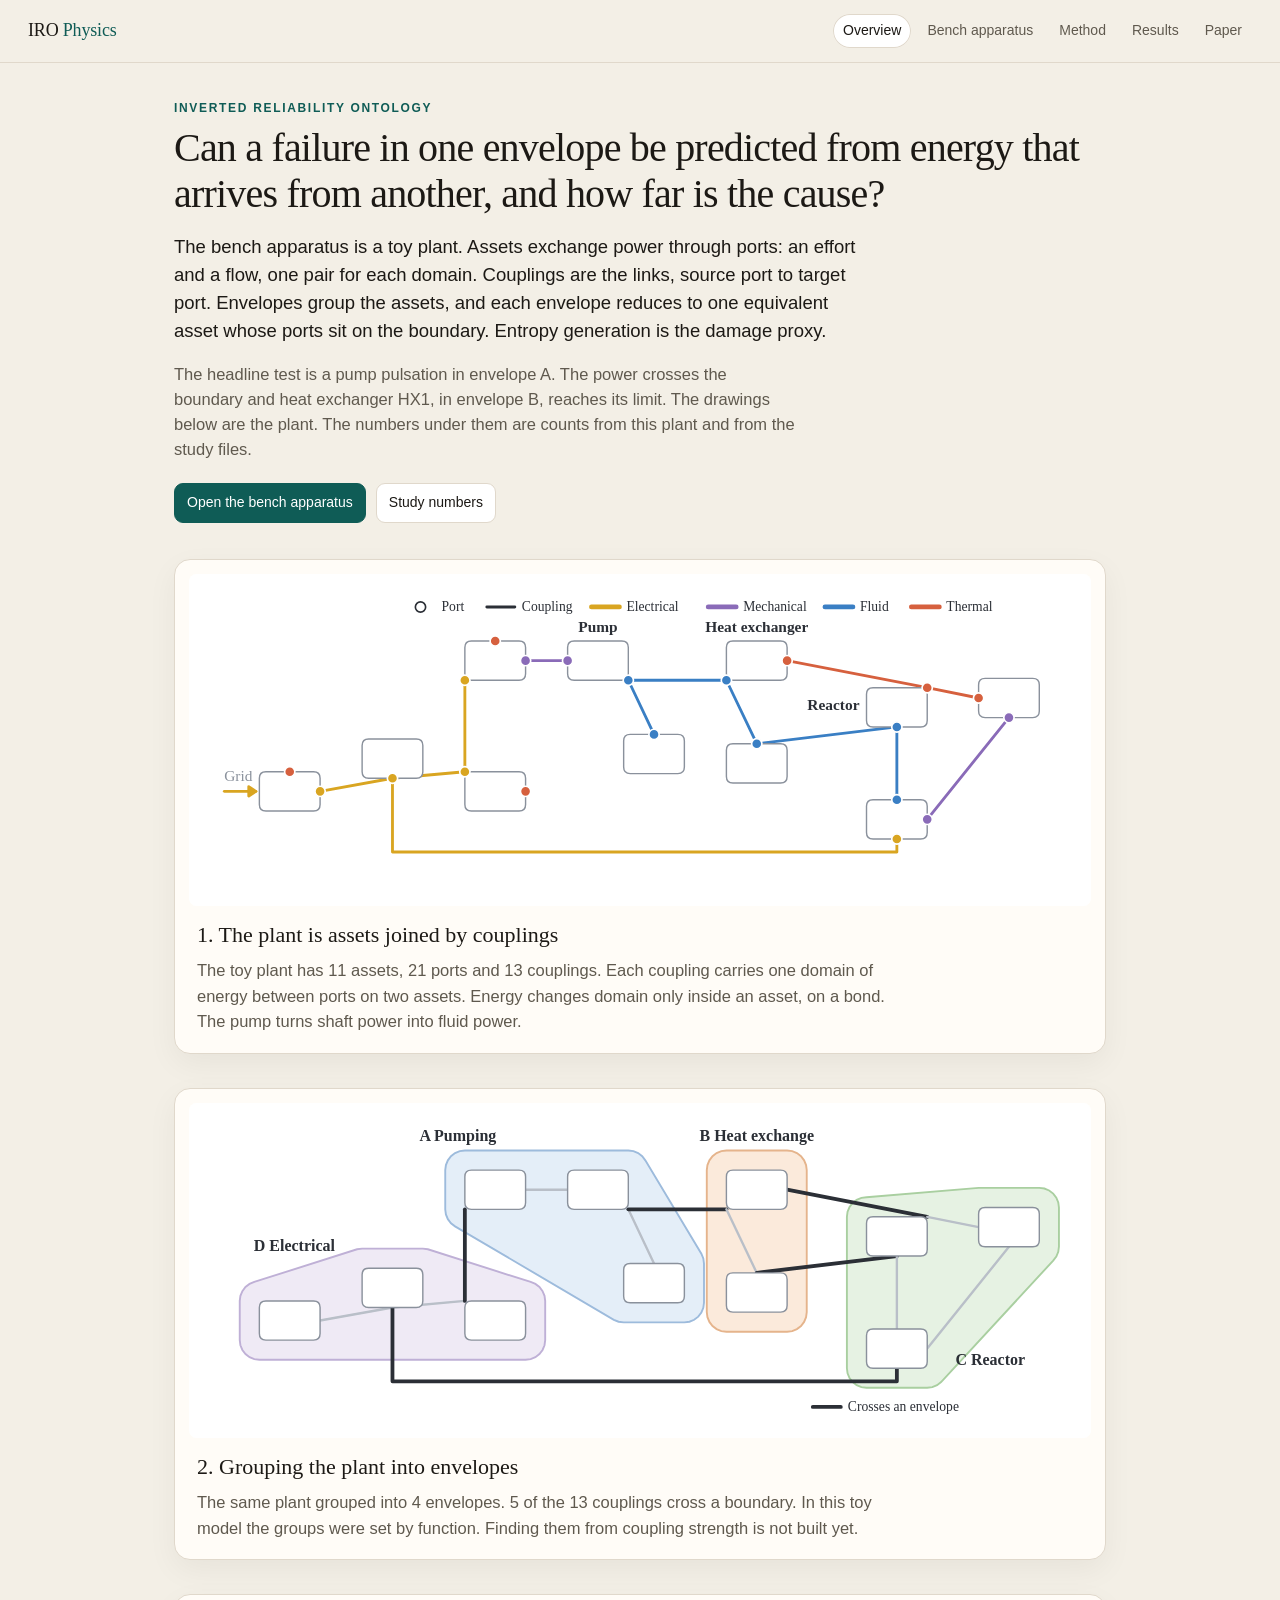
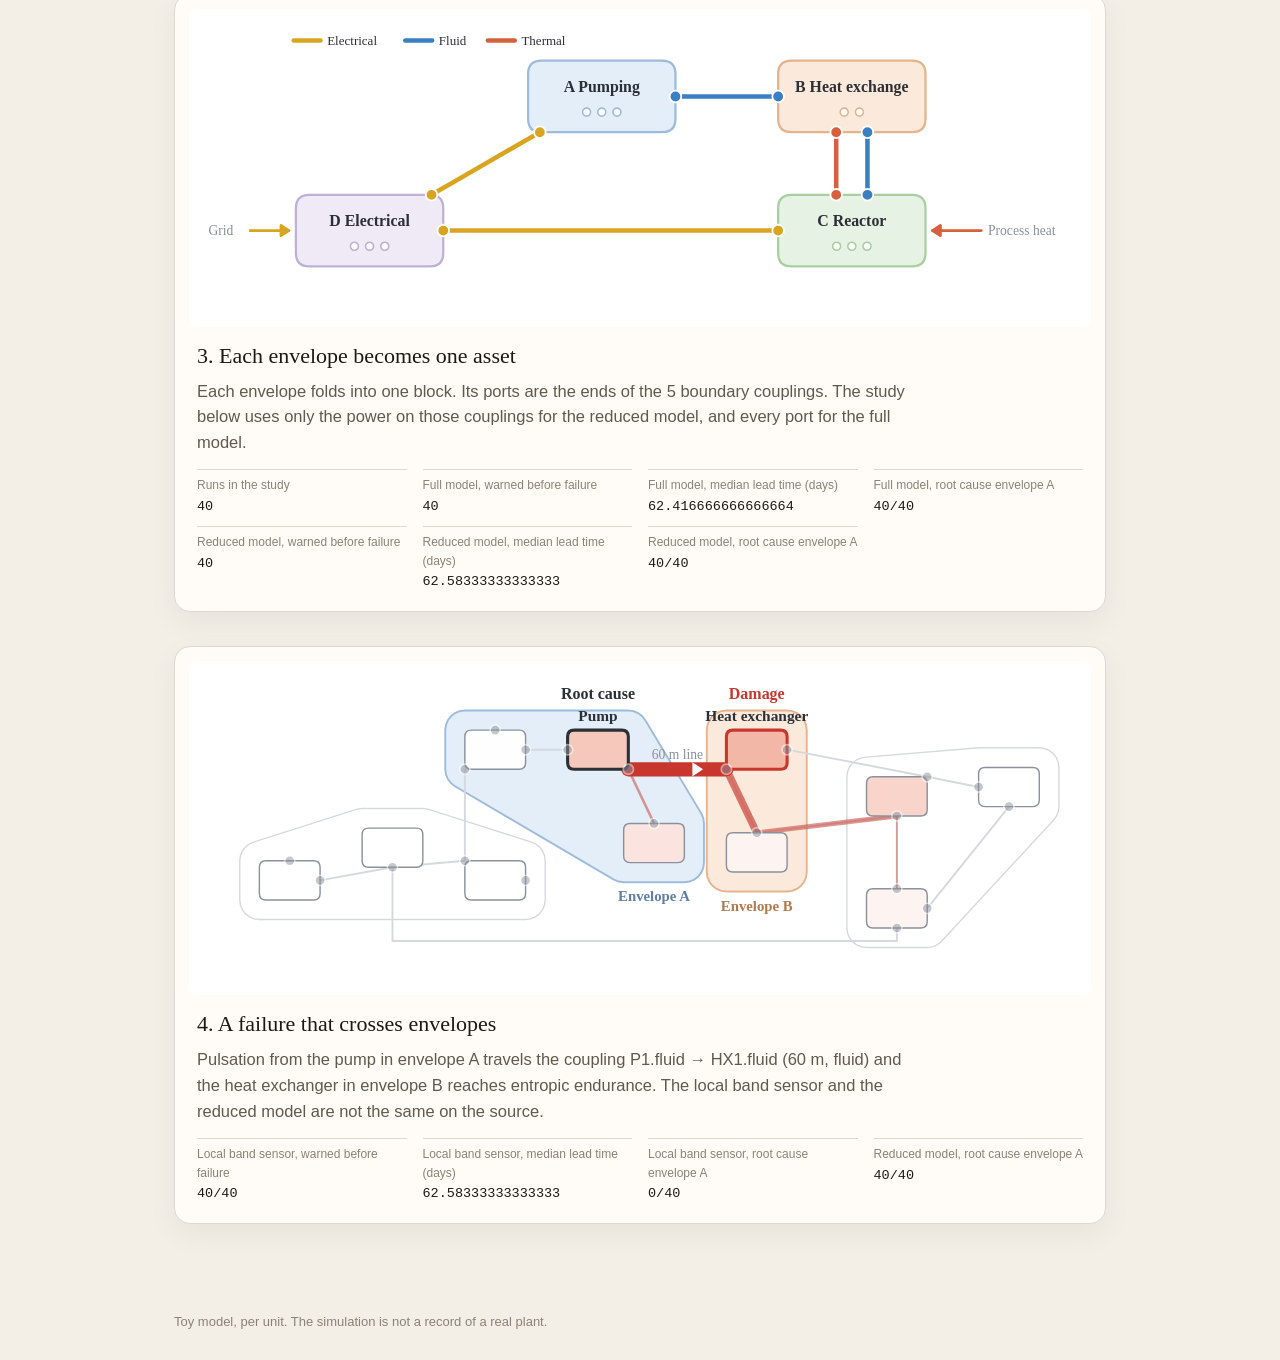
==== site/index.html @ 2b1d7eea "Add the IRO Physics site and Pages workflow Publish a static bench apparatus for the toy plant: a cl" ====
<!DOCTYPE html>
<html lang="en">
<head>
  <meta charset="utf-8">
  <meta name="viewport" content="width=device-width, initial-scale=1">
  <title>IRO Physics</title>
  <link rel="stylesheet" href="css/site.css">
</head>
<body>
  <header class="top">
    <a class="brand" href="index.html">IRO <span>Physics</span></a>
    <nav>
      <a href="index.html" aria-current="page">Overview</a>
      <a href="bench.html">Bench apparatus</a>
      <a href="method.html">Method</a>
      <a href="results.html">Results</a>
      <a href="paper.html">Paper</a>
    </nav>
  </header>
  <main class="wrap">
    <p class="kicker">Inverted Reliability Ontology</p>
    <h1>Can a failure in one envelope be predicted from energy that arrives from another, and how far is the cause?</h1>
    <p class="lede">The bench apparatus is a toy plant. Assets exchange power through ports: an effort and a flow, one pair for each domain. Couplings are the links, source port to target port. Envelopes group the assets, and each envelope reduces to one equivalent asset whose ports sit on the boundary. Entropy generation is the damage proxy.</p>
    <p class="lede">The headline test is a pump pulsation in envelope A. The power crosses the boundary and heat exchanger HX1, in envelope B, reaches its limit. The drawings below are the plant. The numbers under them are counts from this plant and from the study files.</p>
    <div class="actions">
      <a class="btn primary" href="bench.html">Open the bench apparatus</a>
      <a class="btn" href="results.html">Study numbers</a>
    </div>
    <div class="story" id="story"></div>
  </main>
  <p class="foot">Toy model, per unit. The simulation is not a record of a real plant.</p>
  <script type="module" src="js/home.js"></script>
</body>
</html>
---- site/css/site.css ----
:root {
  --paper: #f3efe6;
  --paper-2: #faf7f1;
  --card: #fffcf7;
  --ink: #1c1915;
  --muted: #5f594e;
  --faint: #8a8276;
  --line: #e0d8cb;
  --teal: #0f5c56;
  --teal-soft: #e5f2f0;
  --damage: #9f1239;
  --safe: #1f6b3a;
  --design: #8a6d12;
  --shadow: 0 10px 30px rgba(28, 25, 21, 0.05);
  --sans: "Segoe UI", "Helvetica Neue", Helvetica, Arial, sans-serif;
  --serif: "Iowan Old Style", Palatino, "Palatino Linotype", Georgia, serif;
  --mono: ui-monospace, "SFMono-Regular", Menlo, Consolas, monospace;
  --mech: #1f7a4d;
  --fluid: #1a6fa8;
  --therm: #c45c26;
  --elec: #8a6d12;
  color-scheme: light;
}

* { box-sizing: border-box; }
html, body { margin: 0; padding: 0; }
body {
  background: var(--paper);
  color: var(--ink);
  font: 16.5px/1.55 var(--sans);
}
a { color: var(--teal); }
a:hover { color: #083f3b; }
img, svg { max-width: 100%; }

.top {
  display: flex;
  align-items: center;
  justify-content: space-between;
  gap: 24px;
  padding: 14px 28px;
  border-bottom: 1px solid var(--line);
  background: rgba(243, 239, 230, 0.92);
  position: sticky;
  top: 0;
  z-index: 20;
}
.brand {
  font-family: var(--serif);
  font-size: 18px;
  color: var(--ink);
  text-decoration: none;
  letter-spacing: -0.01em;
}
.brand span { color: var(--teal); }
.top nav { display: flex; gap: 6px; flex-wrap: wrap; }
.top nav a {
  color: var(--muted);
  text-decoration: none;
  font-size: 14px;
  padding: 6px 10px;
  border-radius: 999px;
}
.top nav a[aria-current="page"] {
  color: var(--ink);
  background: #fff;
  box-shadow: inset 0 0 0 1px var(--line);
}

.wrap { max-width: 980px; margin: 0 auto; padding: 36px 24px 80px; }
.kicker {
  font-size: 12px;
  letter-spacing: 0.14em;
  text-transform: uppercase;
  color: var(--teal);
  font-weight: 650;
  margin: 0 0 8px;
}
h1 {
  font-family: var(--serif);
  font-weight: 500;
  font-size: 40px;
  line-height: 1.15;
  letter-spacing: -0.02em;
  margin: 0 0 16px;
}
.lede { font-size: 18.5px; line-height: 1.5; max-width: 68ch; margin: 0 0 18px; }
.lede + .lede { color: var(--muted); font-size: 16.5px; }
.actions { display: flex; gap: 10px; margin: 22px 0 8px; }

.btn, button.btn, a.btn {
  display: inline-flex;
  align-items: center;
  gap: 6px;
  border: 1px solid var(--line);
  background: #fff;
  color: var(--ink);
  border-radius: 9px;
  padding: 8px 12px;
  font: inherit;
  font-size: 14px;
  text-decoration: none;
  cursor: pointer;
}
.btn.primary { background: var(--teal); color: #fff; border-color: var(--teal); }
.btn.primary:hover { color: #fff; background: #0c4e49; }
.btn:hover { background: var(--paper-2); }

.story { margin-top: 36px; display: flex; flex-direction: column; gap: 34px; }
figure.plate {
  margin: 0;
  background: var(--card);
  border: 1px solid var(--line);
  border-radius: 16px;
  padding: 14px 14px 18px;
  box-shadow: var(--shadow);
}
figure.plate img { display: block; width: 100%; height: auto; border-radius: 8px; background: #fff; }
figure.plate figcaption { padding: 12px 8px 0; }
figure.plate h2 {
  font-family: var(--serif);
  font-size: 22px;
  font-weight: 500;
  margin: 0 0 6px;
}
figure.plate p { margin: 0; color: var(--muted); max-width: 78ch; }
.stats {
  display: grid;
  grid-template-columns: repeat(auto-fit, minmax(200px, 1fr));
  gap: 8px 16px;
  margin: 14px 0 0;
  padding: 0;
}
.stats div {
  border-top: 1px solid var(--line);
  padding-top: 6px;
}
.stats dt { font-size: 12px; color: var(--faint); margin: 0; }
.stats dd {
  margin: 2px 0 0;
  font-family: var(--mono);
  font-size: 13.5px;
  color: var(--ink);
  word-break: break-all;
}

.page h1 { font-size: 36px; }
.prose { max-width: 82ch; }
.prose h1 { display: none; }
.prose h2 { font-family: var(--serif); font-weight: 500; font-size: 26px; margin: 1.6em 0 0.4em; }
.prose h3 { font-size: 16px; margin: 1.3em 0 0.3em; }
.prose p { margin: 0.6em 0; }
.prose ul { padding-left: 1.2em; }
.prose code {
  font-family: var(--mono);
  font-size: 0.88em;
  background: #fff;
  border: 1px solid var(--line);
  border-radius: 4px;
  padding: 0 4px;
}
.prose pre {
  background: #1c1915;
  color: #f4efe6;
  padding: 12px 14px;
  border-radius: 10px;
  overflow: auto;
}
.prose pre code { background: none; border: 0; color: inherit; padding: 0; }
.prose table { border-collapse: collapse; width: 100%; margin: 12px 0 18px; font-size: 14px; }
.prose th, .prose td { border-bottom: 1px solid var(--line); text-align: left; vertical-align: top; padding: 7px 8px; }
.prose th { font-size: 12px; color: var(--muted); font-weight: 650; }
.table-scroll { overflow-x: auto; margin: 8px 0 20px; }
.tabs { display: flex; gap: 6px; margin: 8px 0 18px; }
.tabs button[aria-selected="true"] { background: var(--ink); color: #fff; border-color: var(--ink); }

.results h2 { font-family: var(--serif); font-weight: 500; font-size: 28px; margin: 36px 0 8px; }
.results h3 { font-size: 15px; margin: 22px 0 8px; color: var(--muted); font-weight: 650; }
.results .note { color: var(--muted); max-width: 78ch; }
.results table { border-collapse: collapse; width: 100%; font-size: 13.5px; background: var(--card); }
.results th, .results td {
  border-bottom: 1px solid var(--line);
  padding: 7px 8px;
  text-align: left;
  vertical-align: top;
  font-variant-numeric: tabular-nums;
}
.results th { font-size: 11.5px; letter-spacing: 0.02em; color: var(--muted); font-weight: 650; background: #f7f3eb; }
.results td.num, .results th.num { font-family: var(--mono); font-size: 12px; }
.results figure.plate { margin: 14px 0 8px; }
.pair {
  display: grid;
  grid-template-columns: repeat(auto-fit, minmax(180px, 1fr));
  gap: 8px 18px;
  margin: 8px 0 0;
}
.pair div { border-top: 1px solid var(--line); padding-top: 6px; }
.pair dt { font-size: 12px; color: var(--faint); }
.pair dd { margin: 2px 0 0; font-family: var(--mono); font-size: 13px; }

.paper-card {
  margin-top: 18px;
  background: var(--card);
  border: 1px dashed var(--line);
  border-radius: 16px;
  padding: 28px;
  max-width: 640px;
}
.paper-card.live { border-style: solid; }
.paper-card h2 { font-family: var(--serif); font-weight: 500; margin: 0 0 8px; }
.placeholder {
  display: inline-block;
  font-size: 12px;
  letter-spacing: 0.08em;
  text-transform: uppercase;
  color: var(--warn);
  font-weight: 700;
  margin-bottom: 8px;
}

.foot {
  max-width: 980px;
  margin: 0 auto;
  padding: 8px 24px 28px;
  color: var(--faint);
  font-size: 13px;
}

/* Bench */
body.app { height: 100vh; overflow: hidden; display: flex; flex-direction: column; background: #ebe6dc; }
body.app .top { flex: none; }
.bench-bar {
  flex: none;
  display: flex;
  align-items: center;
  gap: 10px;
  padding: 8px 14px;
  border-bottom: 1px solid var(--line);
  background: var(--paper-2);
  flex-wrap: wrap;
}
.bench-name { font-family: var(--serif); font-size: 16px; margin-right: 6px; }
.bench-bar label { font-size: 12px; color: var(--muted); display: inline-flex; align-items: center; gap: 6px; }
.bench-bar input[type="range"] { width: 180px; accent-color: var(--teal); }
.bench-bar select, .pane select {
  font: inherit;
  font-size: 13px;
  background: #fff;
  color: var(--ink);
  border: 1px solid var(--line);
  border-radius: 8px;
  padding: 4px 8px;
}
.day-read { font-family: var(--mono); font-size: 13px; min-width: 148px; }
.split { flex: 1; min-height: 0; display: flex; gap: 10px; padding: 10px; }
.pane {
  flex: 1;
  min-width: 0;
  min-height: 0;
  display: flex;
  flex-direction: column;
  background: var(--card);
  border: 1px solid var(--line);
  border-radius: 16px;
  overflow: hidden;
}
.pane-scroll { overflow: auto; display: flex; flex-direction: column; height: 100%; }

.physics {
  background: #14161d;
  color: #e7e9f0;
  height: 100%;
  display: flex;
  flex-direction: column;
  min-height: 0;
}
.physics header { padding: 12px 16px 0; flex: none; }
.phys-kicker {
  color: #8ea0ff;
  font-size: 11px;
  font-weight: 700;
  letter-spacing: 0.14em;
}
.physics h2 { margin: 2px 0 0; font-size: 18px; font-weight: 600; color: #f4f6fb; }
.physics .honest {
  margin: 4px 0 0;
  color: rgba(255, 255, 255, 0.55);
  font-size: 12.5px;
  max-width: 70ch;
}
.phys-controls {
  display: flex;
  flex-wrap: wrap;
  gap: 8px;
  align-items: center;
  padding: 8px 16px;
  font-size: 12px;
  color: rgba(255, 255, 255, 0.62);
}
.physics button, .physics select {
  background: rgba(255, 255, 255, 0.05);
  color: #e7e9f0;
  border: 1px solid rgba(255, 255, 255, 0.14);
  border-radius: 8px;
  font: inherit;
  font-size: 12px;
  padding: 4px 8px;
}
.physics button { cursor: pointer; }
.physics input[type="range"] { accent-color: #8ea0ff; width: 90px; }
.phys-sch { height: 168px; margin: 0 16px; flex: none; background: rgba(255, 255, 255, 0.03); border: 1px solid rgba(255, 255, 255, 0.08); border-radius: 12px; }
.phys-sch svg { width: 100%; height: 100%; display: block; }
.chart-wrap { position: relative; flex: 1; min-height: 180px; margin: 8px 16px 0; }
.chart-wrap canvas { width: 100%; height: 100%; display: block; }
.tip {
  position: absolute;
  z-index: 3;
  pointer-events: none;
  background: #0d0f14;
  color: #e7e9f0;
  border: 1px solid rgba(255, 255, 255, 0.16);
  border-radius: 8px;
  padding: 7px 9px;
  font-size: 12px;
  line-height: 1.4;
  max-width: 240px;
  box-shadow: 0 8px 24px rgba(0, 0, 0, 0.4);
}
.tip[hidden] { display: none; }
.tip b { font-size: 12.5px; }
.tip .sub { color: rgba(255, 255, 255, 0.55); }
.phys-foot {
  flex: none;
  display: flex;
  justify-content: space-between;
  gap: 12px;
  padding: 6px 16px 10px;
  color: rgba(255, 255, 255, 0.5);
  font-size: 12px;
  border-top: 1px solid rgba(255, 255, 255, 0.06);
  margin-top: 6px;
}
.phys-foot b { color: #f4f6fb; font-weight: 650; }

.env-head { padding: 12px 14px 0; flex: none; }
.env-head h2 { margin: 0; font-family: var(--serif); font-weight: 500; font-size: 22px; }
.env-head .honest { margin: 4px 0 0; color: var(--muted); font-size: 12.5px; max-width: 68ch; }
.env-tools { display: flex; flex-wrap: wrap; gap: 8px; align-items: center; padding: 8px 14px; font-size: 12px; color: var(--muted); }
.env-stage { position: relative; flex: 1; min-height: 240px; margin: 0 10px; }
.env-svg { position: absolute; inset: 0; width: 100%; height: 100%; overflow: visible; z-index: 1; }
.env-cols {
  position: relative;
  z-index: 2;
  display: flex;
  gap: 8px;
  height: 100%;
  padding: 28px 4px 8px;
  pointer-events: none;
}
.env-col {
  flex: 1;
  min-width: 0;
  border-radius: 12px;
  padding: 8px 6px;
  display: flex;
  flex-direction: column;
  pointer-events: none;
}
.env-col header {
  font-size: 11px;
  letter-spacing: 0.04em;
  text-transform: uppercase;
  color: var(--muted);
  margin-bottom: 6px;
}
.env-col header b { color: var(--ink); font-size: 13px; letter-spacing: 0; margin-right: 4px; }
.env-stack { display: flex; flex-direction: column; justify-content: space-evenly; gap: 8px; flex: 1; }
.asset {
  pointer-events: auto;
  background: rgba(255, 252, 247, 0.94);
  border: 1px solid rgba(28, 25, 21, 0.14);
  border-radius: 10px;
  padding: 6px 8px 7px;
}
.asset.at-limit { box-shadow: inset 0 0 0 1.5px var(--damage); }
.asset header { display: flex; justify-content: space-between; gap: 6px; align-items: baseline; }
.asset header b { font-size: 14px; }
.asset header span { font-size: 11px; color: var(--muted); text-align: right; }
.ports { display: flex; gap: 5px; margin-top: 5px; flex-wrap: wrap; }
.port {
  width: 9px; height: 9px; border-radius: 50%;
  box-shadow: 0 0 0 1px rgba(255, 255, 255, 0.8);
}
.meter { height: 5px; border-radius: 99px; background: #efeae1; margin-top: 6px; overflow: hidden; }
.meter i { display: block; height: 100%; width: 0; background: var(--safe); }
.meter i.region-design { background: var(--design); }
.meter i.region-safe { background: var(--safe); }
.meter i.region-damage { background: var(--damage); }
.asset .nums { display: block; margin-top: 3px; font-family: var(--mono); font-size: 10.5px; color: var(--muted); }
.asset.at-limit .nums { color: var(--damage); }
.legend {
  display: flex; gap: 12px; flex-wrap: wrap;
  padding: 0 16px 4px;
  font-size: 11px; color: var(--muted);
}
.legend i { display: inline-block; width: 8px; height: 8px; border-radius: 50%; margin-right: 4px; }

.below { flex: none; padding: 4px 12px 10px; display: flex; flex-direction: column; gap: 8px; }
.deriv-head { display: flex; justify-content: space-between; gap: 8px; align-items: baseline; flex-wrap: wrap; }
.deriv-head p { margin: 0; font-size: 12px; color: var(--muted); }
.deriv-grid { display: grid; grid-template-columns: repeat(4, 1fr); gap: 8px; }
.deriv-grid figure {
  margin: 0;
  background: #fff;
  border: 1px solid var(--line);
  border-radius: 10px;
  padding: 6px 6px 4px;
  min-width: 0;
}
.deriv-grid figcaption {
  display: flex; justify-content: space-between; gap: 6px;
  font-size: 11px; color: var(--muted); padding: 0 2px 2px;
}
.deriv-grid figcaption b { color: var(--ink); font-weight: 650; }
.deriv-grid canvas { width: 100%; height: 72px; display: block; }
.warn-grid { display: grid; grid-template-columns: repeat(3, 1fr); gap: 8px; }
.warn {
  border: 1px solid var(--line);
  border-radius: 10px;
  padding: 8px 10px;
  background: #fff;
  min-width: 0;
}
.warn.fired { border-color: #b7d4cf; background: var(--teal-soft); }
.warn h3 { margin: 0 0 4px; font-size: 11px; letter-spacing: 0.08em; text-transform: uppercase; color: var(--muted); }
.warn p { margin: 0; font-size: 13px; }
.warn .cause { font-family: var(--mono); font-size: 12px; margin-top: 4px; word-break: break-word; }
.local-dc { margin: 0; font-size: 12.5px; color: var(--muted); }

@media (max-width: 1100px) {
  body.app { height: auto; overflow: auto; }
  .split { flex-direction: column; }
  .pane { min-height: 760px; }
  .deriv-grid, .warn-grid { grid-template-columns: 1fr 1fr; }
}
@media (max-width: 720px) {
  h1 { font-size: 32px; }
  .top { padding: 12px 14px; }
  .deriv-grid, .warn-grid { grid-template-columns: 1fr; }
}
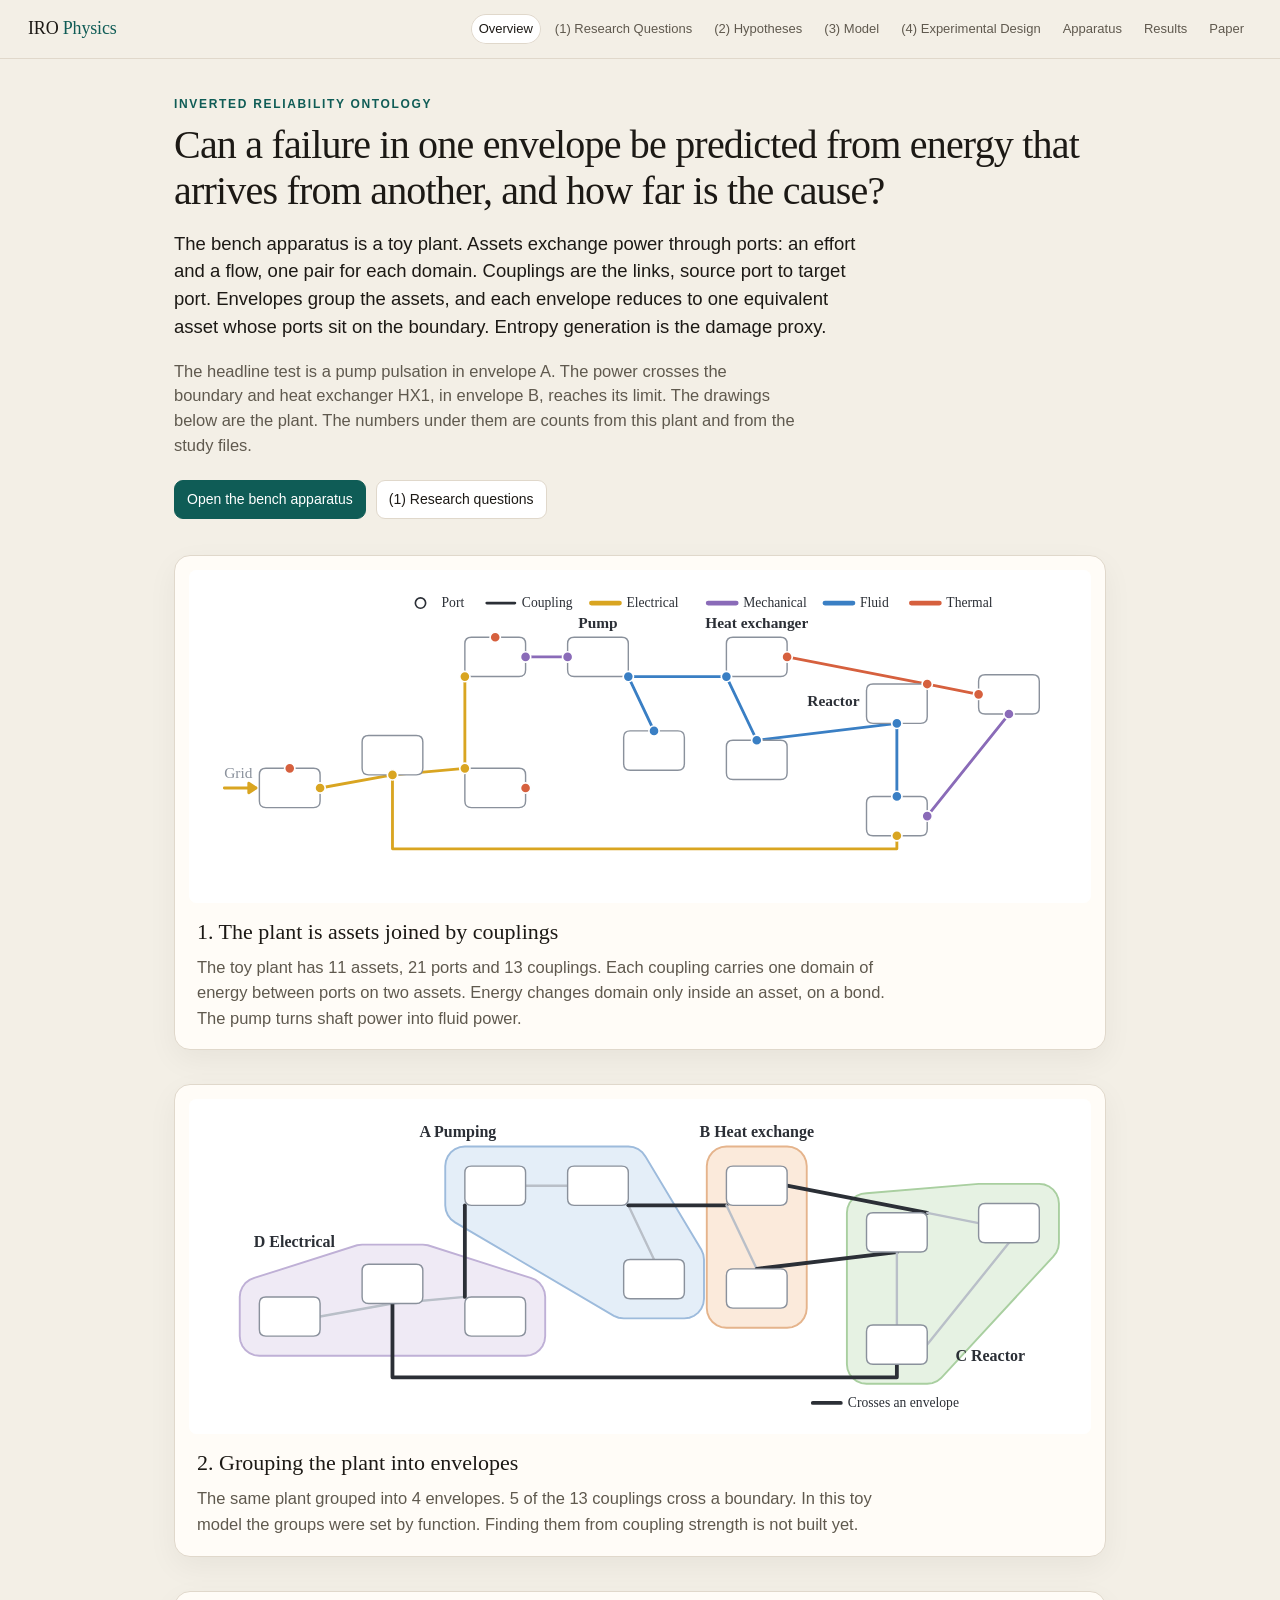
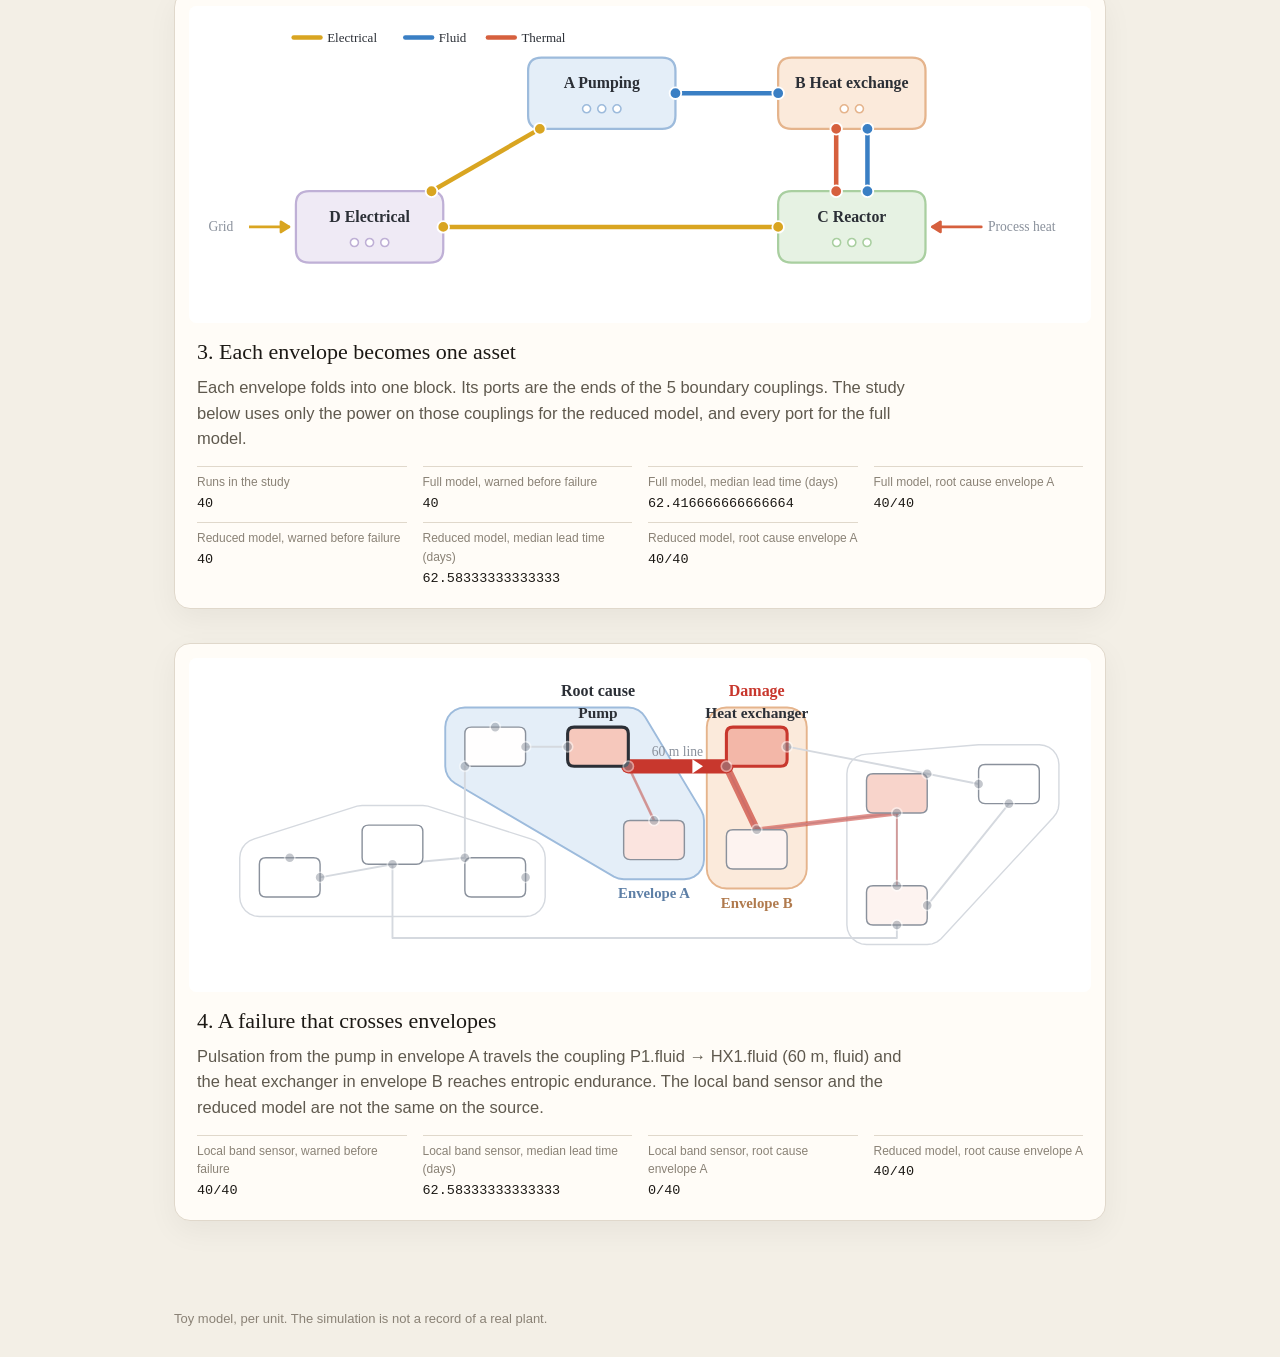
==== commit d5a806a9: "Split the method into numbered pages and add the v2 plant Navigation is Overview, (1) Research Quest" ====
--- a/site/index.html
+++ b/site/index.html
@@ -7,16 +7,7 @@
   <link rel="stylesheet" href="css/site.css">
 </head>
 <body>
-  <header class="top">
-    <a class="brand" href="index.html">IRO <span>Physics</span></a>
-    <nav>
-      <a href="index.html" aria-current="page">Overview</a>
-      <a href="bench.html">Bench apparatus</a>
-      <a href="method.html">Method</a>
-      <a href="results.html">Results</a>
-      <a href="paper.html">Paper</a>
-    </nav>
-  </header>
+  <header class="top" data-page="index.html"></header>
   <main class="wrap">
     <p class="kicker">Inverted Reliability Ontology</p>
     <h1>Can a failure in one envelope be predicted from energy that arrives from another, and how far is the cause?</h1>
@@ -24,11 +15,12 @@
     <p class="lede">The headline test is a pump pulsation in envelope A. The power crosses the boundary and heat exchanger HX1, in envelope B, reaches its limit. The drawings below are the plant. The numbers under them are counts from this plant and from the study files.</p>
     <div class="actions">
       <a class="btn primary" href="bench.html">Open the bench apparatus</a>
-      <a class="btn" href="results.html">Study numbers</a>
+      <a class="btn" href="questions.html">(1) Research questions</a>
     </div>
     <div class="story" id="story"></div>
   </main>
   <p class="foot">Toy model, per unit. The simulation is not a record of a real plant.</p>
+  <script type="module" src="js/nav.js"></script>
   <script type="module" src="js/home.js"></script>
 </body>
 </html>
--- a/site/css/site.css
+++ b/site/css/site.css
@@ -23,6 +23,7 @@
 }
 
 * { box-sizing: border-box; }
+[hidden] { display: none !important; }
 html, body { margin: 0; padding: 0; }
 body {
   background: var(--paper);
@@ -57,9 +58,10 @@
 .top nav a {
   color: var(--muted);
   text-decoration: none;
-  font-size: 14px;
-  padding: 6px 10px;
+  font-size: 13px;
+  padding: 5px 8px;
   border-radius: 999px;
+  white-space: nowrap;
 }
 .top nav a[aria-current="page"] {
   color: var(--ink);
@@ -213,10 +215,60 @@
   font-size: 12px;
   letter-spacing: 0.08em;
   text-transform: uppercase;
-  color: var(--warn);
+  color: #9a3412;
   font-weight: 700;
   margin-bottom: 8px;
 }
+.badge {
+  display: inline-block;
+  font-size: 11px;
+  letter-spacing: 0.06em;
+  text-transform: uppercase;
+  font-weight: 700;
+  border-radius: 999px;
+  padding: 2px 8px;
+  margin-right: 8px;
+  vertical-align: 2px;
+}
+.badge.open { background: #f4efe6; color: #5f594e; }
+.badge.progress { background: #e7eef8; color: #1a4f86; }
+.badge.partly { background: #f8e7dc; color: #9a3412; }
+.badge.answered { background: #e5f2e6; color: #1f6b3a; }
+.badge.ongoing { background: #f3eedf; color: #6b5420; }
+.badge.draft { background: #f8e7dc; color: #9a3412; }
+.rq { border-top: 1px solid var(--line); padding: 16px 0 6px; }
+.rq h2 { font-family: var(--serif); font-weight: 500; font-size: 22px; margin: 0 0 8px; }
+.hyp {
+  background: var(--card);
+  border: 1px solid var(--line);
+  border-radius: 14px;
+  padding: 14px 16px 8px;
+  margin: 12px 0;
+}
+.hyp h2 { font-family: var(--serif); font-weight: 500; font-size: 22px; margin: 6px 0; }
+.hyp dl { display: grid; grid-template-columns: 140px 1fr; gap: 4px 12px; margin: 8px 0; }
+.hyp dt { color: var(--faint); font-size: 13px; }
+.hyp dd { margin: 0; }
+.draft-banner {
+  border: 1px solid #e7cbb8;
+  background: #fbf3ec;
+  border-radius: 12px;
+  padding: 12px 14px;
+  margin: 12px 0 18px;
+}
+.v2-note {
+  margin: 0 14px 8px;
+  color: var(--muted);
+  font-size: 13px;
+}
+.v2-layout { display: flex; min-height: 0; flex: 1; }
+.v2-graph { flex: 1.4; min-width: 0; display: flex; flex-direction: column; }
+#v2svg { flex: 1; min-height: 0; }
+#v2svg svg { width: 100%; height: 100%; display: block; }
+.v2-detail { flex: 0.8; overflow: auto; padding: 12px 14px 18px; border-left: 1px solid var(--line); }
+.v2-detail h2 { font-family: var(--serif); font-weight: 500; margin: 0 0 6px; }
+.chip-row { display: flex; flex-wrap: wrap; gap: 6px; margin: 8px 0; }
+.chip { font-family: var(--mono); font-size: 12px; background: #fff; border: 1px solid var(--line); border-radius: 8px; padding: 3px 6px; }
 
 .foot {
   max-width: 980px;
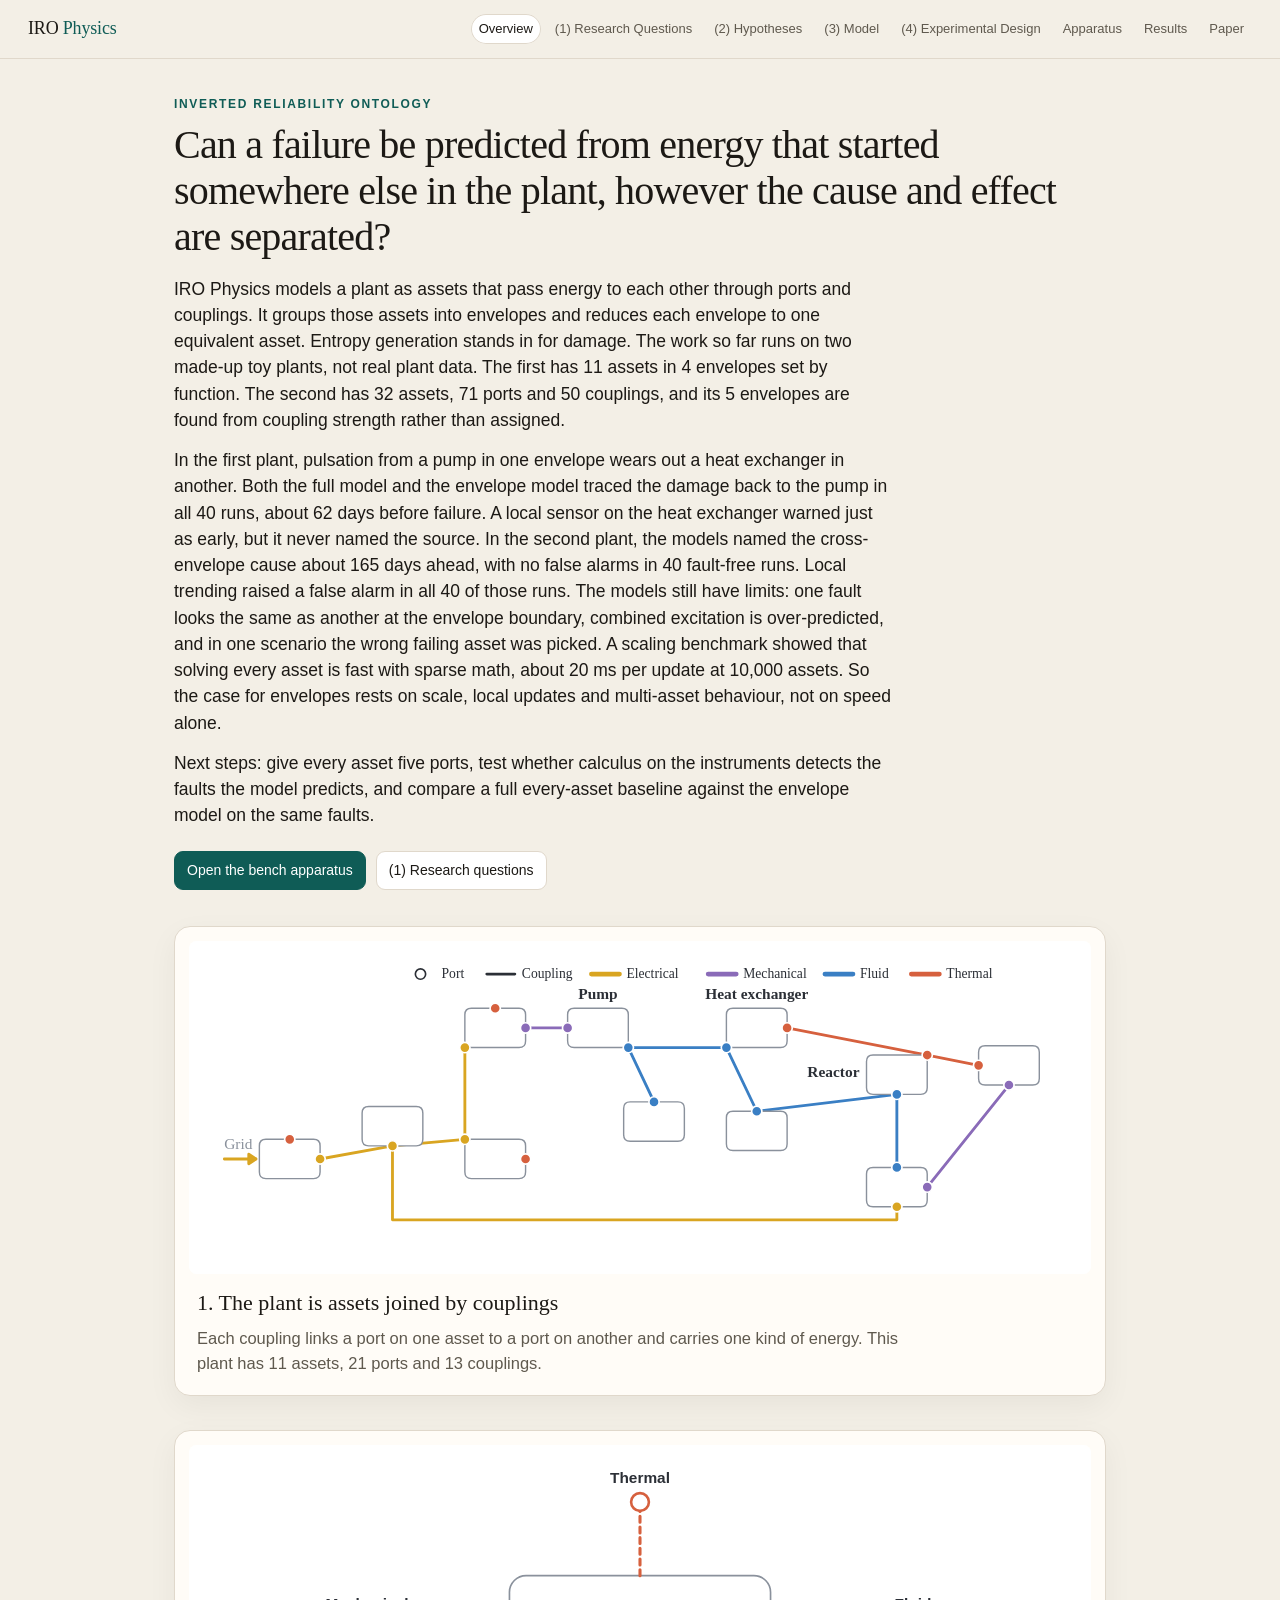
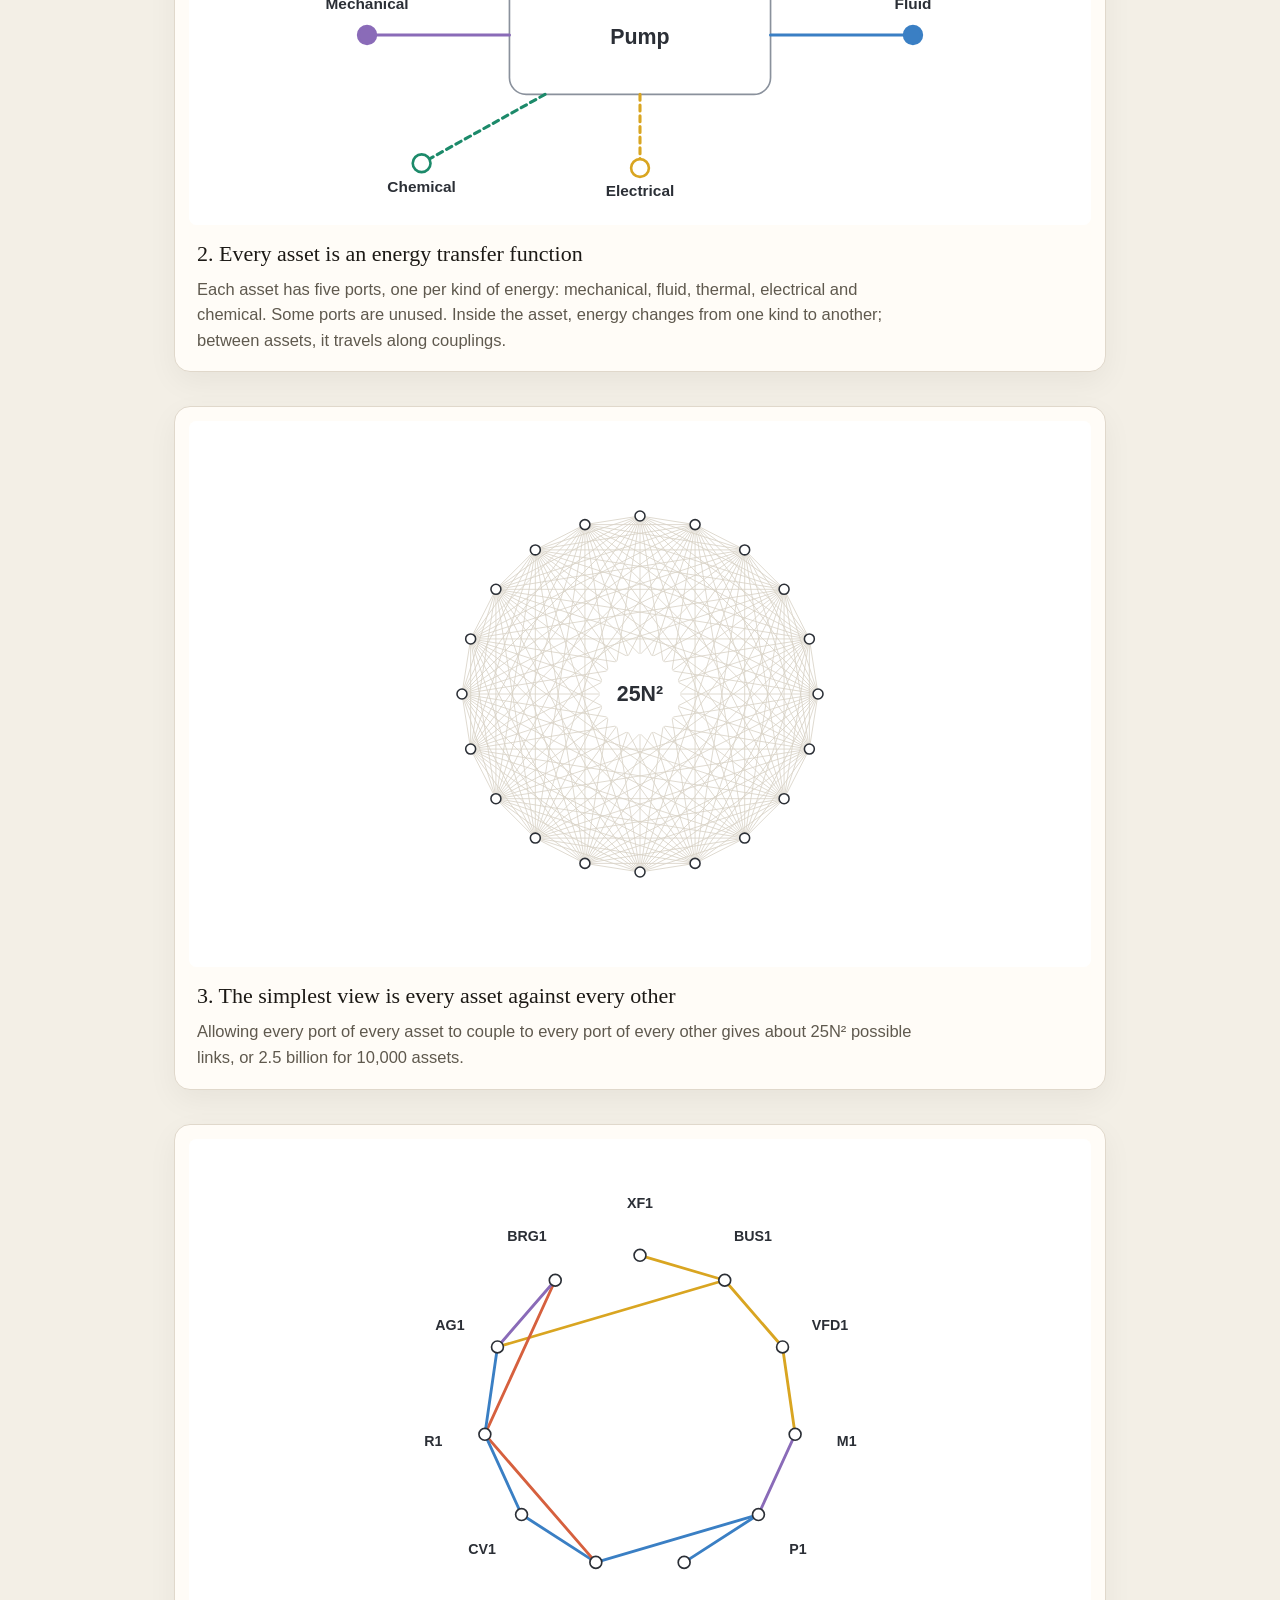
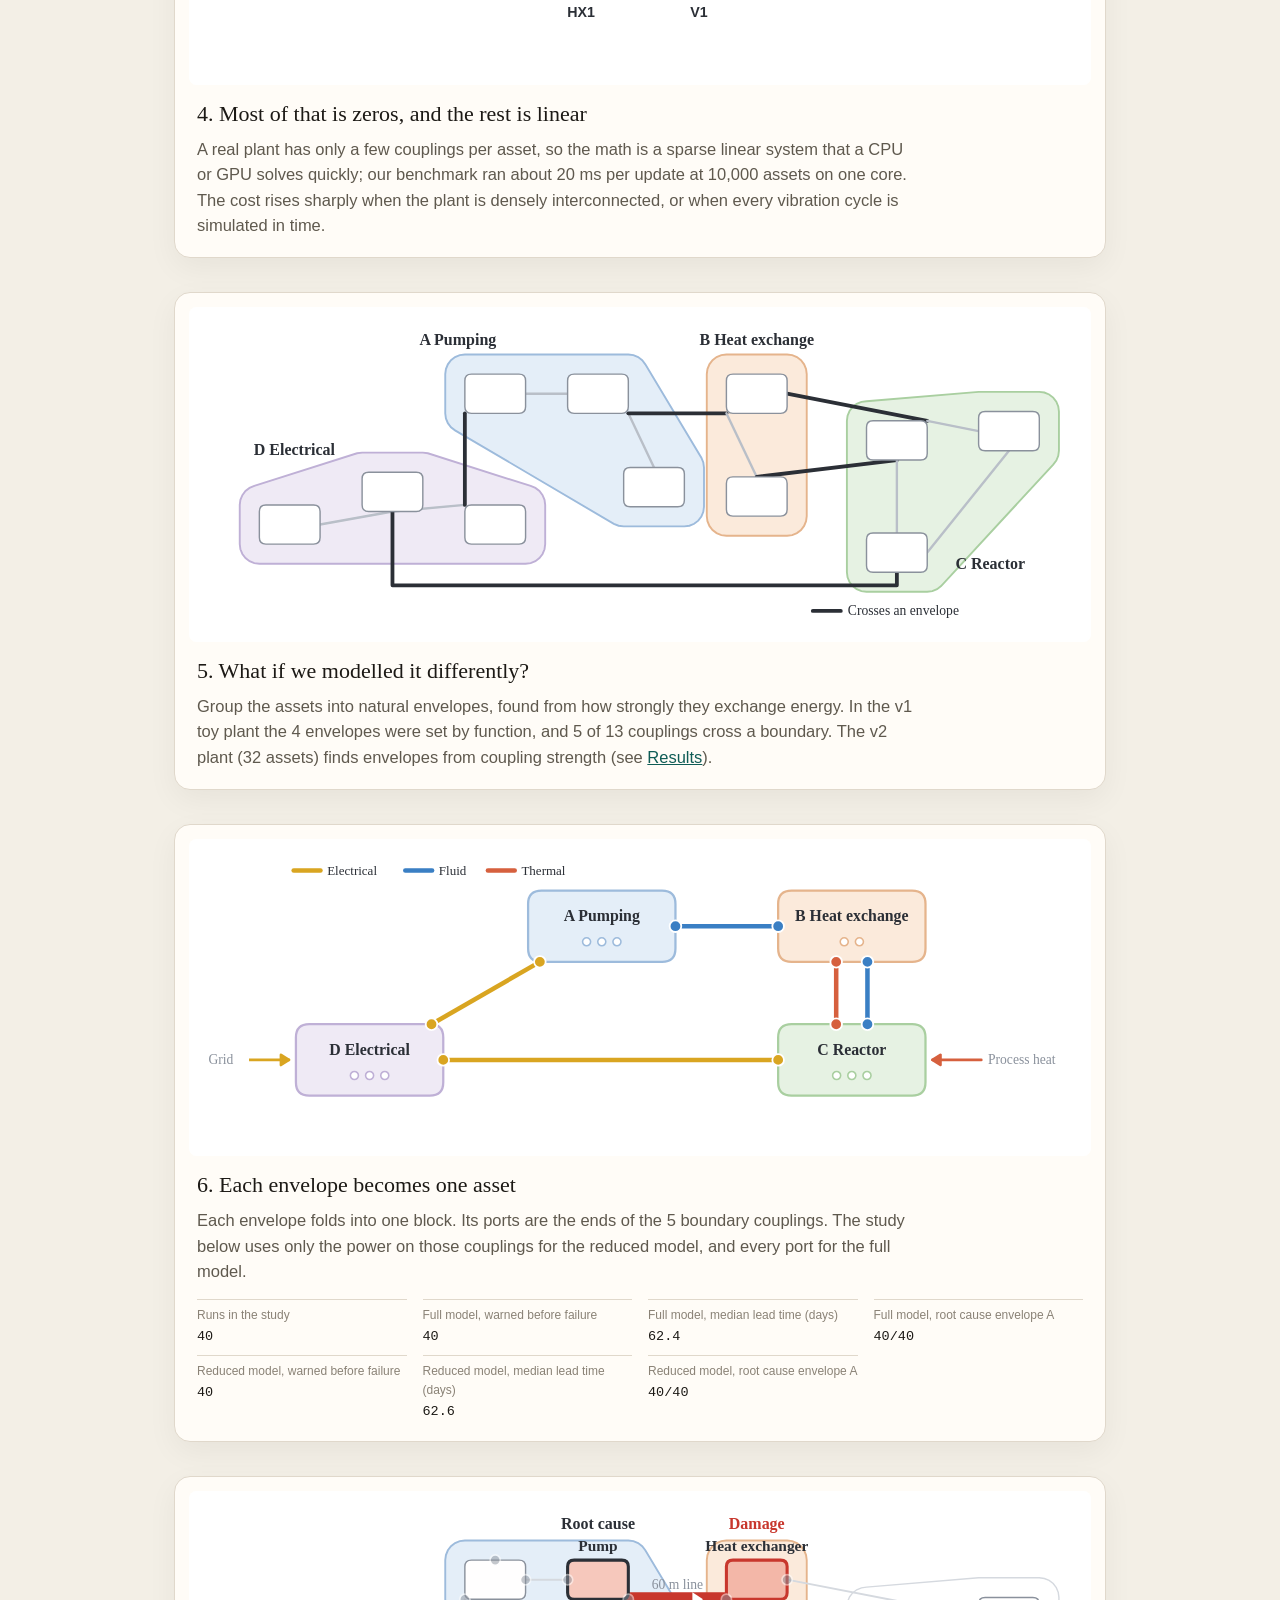
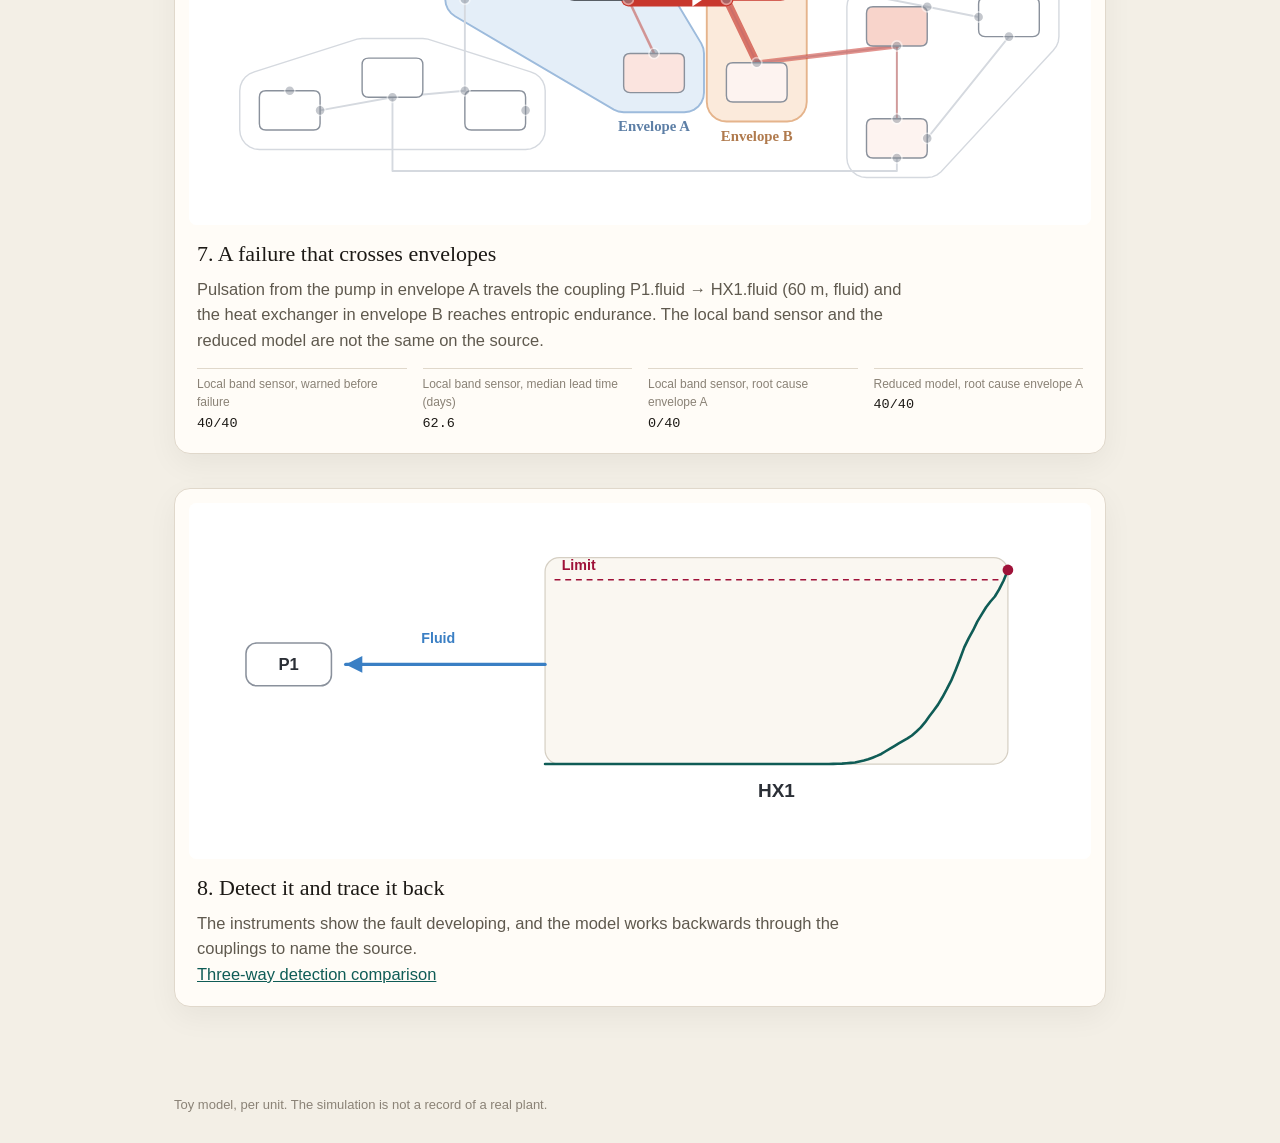
==== commit 0157e5ec: "Carry the eight-step framing through the site Replace the Overview opening with the approved questio" ====
--- a/site/index.html
+++ b/site/index.html
@@ -10,9 +10,12 @@
   <header class="top" data-page="index.html"></header>
   <main class="wrap">
     <p class="kicker">Inverted Reliability Ontology</p>
-    <h1>Can a failure in one envelope be predicted from energy that arrives from another, and how far is the cause?</h1>
-    <p class="lede">The bench apparatus is a toy plant. Assets exchange power through ports: an effort and a flow, one pair for each domain. Couplings are the links, source port to target port. Envelopes group the assets, and each envelope reduces to one equivalent asset whose ports sit on the boundary. Entropy generation is the damage proxy.</p>
-    <p class="lede">The headline test is a pump pulsation in envelope A. The power crosses the boundary and heat exchanger HX1, in envelope B, reaches its limit. The drawings below are the plant. The numbers under them are counts from this plant and from the study files.</p>
+    <h1>Can a failure be predicted from energy that started somewhere else in the plant, however the cause and effect are separated?</h1>
+    <div class="opening">
+      <p>IRO Physics models a plant as assets that pass energy to each other through ports and couplings. It groups those assets into envelopes and reduces each envelope to one equivalent asset. Entropy generation stands in for damage. The work so far runs on two made-up toy plants, not real plant data. The first has 11 assets in 4 envelopes set by function. The second has 32 assets, 71 ports and 50 couplings, and its 5 envelopes are found from coupling strength rather than assigned.</p>
+      <p>In the first plant, pulsation from a pump in one envelope wears out a heat exchanger in another. Both the full model and the envelope model traced the damage back to the pump in all 40 runs, about 62 days before failure. A local sensor on the heat exchanger warned just as early, but it never named the source. In the second plant, the models named the cross-envelope cause about 165 days ahead, with no false alarms in 40 fault-free runs. Local trending raised a false alarm in all 40 of those runs. The models still have limits: one fault looks the same as another at the envelope boundary, combined excitation is over-predicted, and in one scenario the wrong failing asset was picked. A scaling benchmark showed that solving every asset is fast with sparse math, about 20 ms per update at 10,000 assets. So the case for envelopes rests on scale, local updates and multi-asset behaviour, not on speed alone.</p>
+      <p>Next steps: give every asset five ports, test whether calculus on the instruments detects the faults the model predicts, and compare a full every-asset baseline against the envelope model on the same faults.</p>
+    </div>
     <div class="actions">
       <a class="btn primary" href="bench.html">Open the bench apparatus</a>
       <a class="btn" href="questions.html">(1) Research questions</a>
--- a/site/css/site.css
+++ b/site/css/site.css
@@ -41,11 +41,13 @@
   gap: 24px;
   padding: 14px 28px;
   border-bottom: 1px solid var(--line);
-  background: rgba(243, 239, 230, 0.92);
+  background: var(--paper);
   position: sticky;
   top: 0;
-  z-index: 20;
-}
+  z-index: 30;
+}
+html { scroll-padding-top: 76px; }
+h1, h2, .env-head { scroll-margin-top: 76px; }
 .brand {
   font-family: var(--serif);
   font-size: 18px;
@@ -87,6 +89,7 @@
   margin: 0 0 16px;
 }
 .lede { font-size: 18.5px; line-height: 1.5; max-width: 68ch; margin: 0 0 18px; }
+.opening p { font-size: 17.5px; line-height: 1.5; max-width: 74ch; margin: 0 0 14px; }
 .lede + .lede { color: var(--muted); font-size: 16.5px; }
 .actions { display: flex; gap: 10px; margin: 22px 0 8px; }
 
@@ -126,6 +129,7 @@
   margin: 0 0 6px;
 }
 figure.plate p { margin: 0; color: var(--muted); max-width: 78ch; }
+.step-link { margin: 8px 0 0; }
 .stats {
   display: grid;
   grid-template-columns: repeat(auto-fit, minmax(200px, 1fr));
@@ -173,7 +177,7 @@
 .prose th, .prose td { border-bottom: 1px solid var(--line); text-align: left; vertical-align: top; padding: 7px 8px; }
 .prose th { font-size: 12px; color: var(--muted); font-weight: 650; }
 .table-scroll { overflow-x: auto; margin: 8px 0 20px; }
-.tabs { display: flex; gap: 6px; margin: 8px 0 18px; }
+.tabs { display: flex; flex-wrap: wrap; gap: 6px; margin: 8px 0 18px; }
 .tabs button[aria-selected="true"] { background: var(--ink); color: #fff; border-color: var(--ink); }
 
 .results h2 { font-family: var(--serif); font-weight: 500; font-size: 28px; margin: 36px 0 8px; }
@@ -246,9 +250,10 @@
   margin: 12px 0;
 }
 .hyp h2 { font-family: var(--serif); font-weight: 500; font-size: 22px; margin: 6px 0; }
-.hyp dl { display: grid; grid-template-columns: 140px 1fr; gap: 4px 12px; margin: 8px 0; }
+.hyp dl { display: grid; grid-template-columns: 140px minmax(0, 1fr); gap: 4px 12px; margin: 8px 0; }
 .hyp dt { color: var(--faint); font-size: 13px; }
-.hyp dd { margin: 0; }
+.hyp dd { margin: 0; overflow-wrap: anywhere; }
+.hyp li { overflow-wrap: anywhere; }
 .draft-banner {
   border: 1px solid #e7cbb8;
   background: #fbf3ec;
@@ -398,7 +403,7 @@
 .env-head h2 { margin: 0; font-family: var(--serif); font-weight: 500; font-size: 22px; }
 .env-head .honest { margin: 4px 0 0; color: var(--muted); font-size: 12.5px; max-width: 68ch; }
 .env-tools { display: flex; flex-wrap: wrap; gap: 8px; align-items: center; padding: 8px 14px; font-size: 12px; color: var(--muted); }
-.env-stage { position: relative; flex: 1; min-height: 240px; margin: 0 10px; }
+.env-stage { position: relative; flex: 1 1 300px; min-height: 300px; margin: 0 10px 8px; overflow: hidden; }
 .env-svg { position: absolute; inset: 0; width: 100%; height: 100%; overflow: visible; z-index: 1; }
 .env-cols {
   position: relative;
@@ -412,8 +417,9 @@
 .env-col {
   flex: 1;
   min-width: 0;
+  min-height: 0;
   border-radius: 12px;
-  padding: 8px 6px;
+  padding: 6px 6px;
   display: flex;
   flex-direction: column;
   pointer-events: none;
@@ -426,13 +432,14 @@
   margin-bottom: 6px;
 }
 .env-col header b { color: var(--ink); font-size: 13px; letter-spacing: 0; margin-right: 4px; }
-.env-stack { display: flex; flex-direction: column; justify-content: space-evenly; gap: 8px; flex: 1; }
+.env-stack { display: flex; flex-direction: column; justify-content: flex-start; gap: 6px; flex: 1; min-height: 0; overflow: auto; }
 .asset {
   pointer-events: auto;
+  flex: none;
   background: rgba(255, 252, 247, 0.94);
   border: 1px solid rgba(28, 25, 21, 0.14);
   border-radius: 10px;
-  padding: 6px 8px 7px;
+  padding: 4px 6px 5px;
 }
 .asset.at-limit { box-shadow: inset 0 0 0 1.5px var(--damage); }
 .asset header { display: flex; justify-content: space-between; gap: 6px; align-items: baseline; }
@@ -452,12 +459,13 @@
 .asset.at-limit .nums { color: var(--damage); }
 .legend {
   display: flex; gap: 12px; flex-wrap: wrap;
-  padding: 0 16px 4px;
+  flex: none;
+  padding: 4px 16px 2px;
   font-size: 11px; color: var(--muted);
 }
 .legend i { display: inline-block; width: 8px; height: 8px; border-radius: 50%; margin-right: 4px; }
 
-.below { flex: none; padding: 4px 12px 10px; display: flex; flex-direction: column; gap: 8px; }
+.below { flex: none; position: relative; z-index: 3; background: var(--card); padding: 4px 12px 10px; display: flex; flex-direction: column; gap: 8px; }
 .deriv-head { display: flex; justify-content: space-between; gap: 8px; align-items: baseline; flex-wrap: wrap; }
 .deriv-head p { margin: 0; font-size: 12px; color: var(--muted); }
 .deriv-grid { display: grid; grid-template-columns: repeat(4, 1fr); gap: 8px; }
@@ -474,7 +482,9 @@
   font-size: 11px; color: var(--muted); padding: 0 2px 2px;
 }
 .deriv-grid figcaption b { color: var(--ink); font-weight: 650; }
-.deriv-grid canvas { width: 100%; height: 72px; display: block; }
+.deriv-grid canvas { width: 100%; height: 56px; display: block; }
+.v2-legend { display: flex; gap: 14px; flex-wrap: wrap; padding: 0 16px 8px; font-size: 12px; color: var(--ink); }
+.v2-legend i { display: inline-block; width: 10px; height: 10px; border-radius: 3px; margin-right: 5px; vertical-align: -1px; }
 .warn-grid { display: grid; grid-template-columns: repeat(3, 1fr); gap: 8px; }
 .warn {
   border: 1px solid var(--line);
@@ -489,14 +499,72 @@
 .warn .cause { font-family: var(--mono); font-size: 12px; margin-top: 4px; word-break: break-word; }
 .local-dc { margin: 0; font-size: 12.5px; color: var(--muted); }
 
+.env-cols.is-reduced {
+  align-items: center;
+  justify-content: center;
+  padding: 18px 10px 12px;
+}
+.reduced-row {
+  display: flex;
+  flex-wrap: nowrap;
+  justify-content: center;
+  align-items: flex-start;
+  gap: 22px 14px;
+  width: 100%;
+}
+.reduced-node {
+  position: relative;
+  flex: 1 1 0;
+  min-width: 0;
+  max-width: 190px;
+  border: 1px solid rgba(28, 25, 21, 0.16);
+  border-radius: 16px;
+  padding: 10px 18px 8px;
+  text-align: center;
+  cursor: pointer;
+}
+.reduced-node header { font-size: 12px; color: var(--muted); margin-bottom: 4px; }
+.reduced-node header b { color: var(--ink); font-size: 16px; margin-right: 4px; }
+.reduced-node .edge {
+  position: absolute;
+  top: 28px;
+  display: flex;
+  flex-direction: column;
+  gap: 6px;
+}
+.reduced-node .edge.left { left: -7px; }
+.reduced-node .edge.right { right: -7px; }
+.reduced-node .port { width: 12px; height: 12px; box-shadow: 0 0 0 2px #fff; }
+.reduced-node .near { display: block; min-height: 1.1em; font-size: 10px; color: var(--muted); }
+.reduced-node.at-limit { box-shadow: inset 0 0 0 1.5px var(--damage); }
+.reduced-node.is-focus, .asset.is-focus { outline: 2px solid var(--teal); outline-offset: 1px; }
+.calc { display: grid; grid-template-columns: repeat(4, 1fr); gap: 3px; margin-top: 4px; color: var(--teal); }
+.mini { display: flex; flex-direction: column; align-items: center; gap: 1px; }
+.mini i { font-style: normal; font-size: 9px; color: var(--faint); line-height: 1; }
+.spark { width: 100%; height: 16px; display: block; }
+.legend-note { margin: 0 16px 4px; font-size: 12px; color: var(--muted); }
+.asset { cursor: pointer; }
+
 @media (max-width: 1100px) {
-  body.app { height: auto; overflow: auto; }
-  .split { flex-direction: column; }
-  .pane { min-height: 760px; }
+  body.app { height: 100dvh; overflow: hidden; }
+  .split { flex-direction: column; overflow: auto; }
+  .pane { flex: none; min-height: 0; }
+  .env-stage { min-height: 280px; height: auto; }
   .deriv-grid, .warn-grid { grid-template-columns: 1fr 1fr; }
+  .top { padding: 10px 12px; }
+  .top nav a { font-size: 12px; padding: 4px 6px; }
 }
 @media (max-width: 720px) {
   h1 { font-size: 32px; }
-  .top { padding: 12px 14px; }
+  .hyp dl { grid-template-columns: 1fr; }
+  .env-cols:not(.is-reduced) { flex-direction: column; height: auto; }
+  .env-stack { flex-direction: row; flex-wrap: wrap; }
+  .asset { width: calc(50% - 6px); }
+  .reduced-row { flex-wrap: wrap; }
+  .reduced-node { flex: 1 1 140px; max-width: none; }
   .deriv-grid, .warn-grid { grid-template-columns: 1fr; }
-}
+  .bench-bar input[type="range"] { width: 110px; }
+}
+
+.prose .math-display { overflow-x: auto; margin: 0.8em 0; }
+.prose .katex-display { margin: 0.6em 0; overflow-x: auto; overflow-y: hidden; }
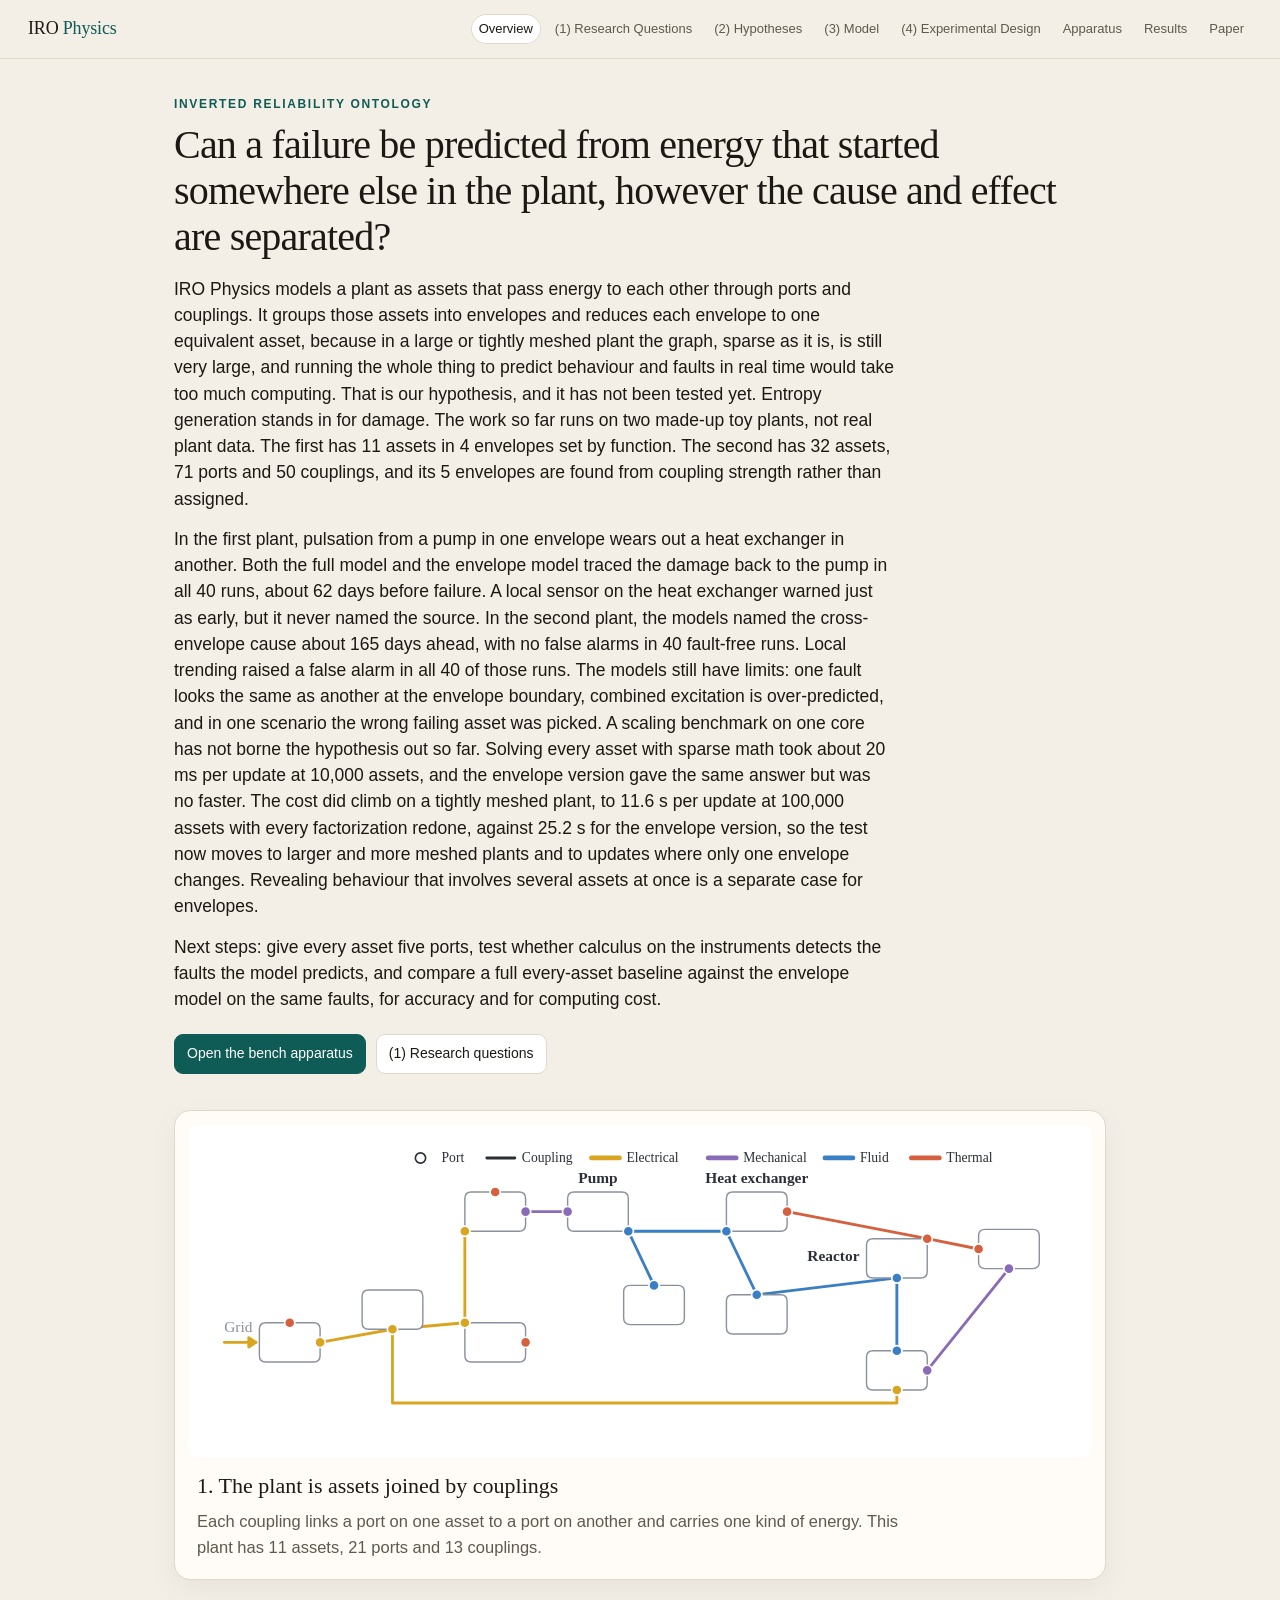
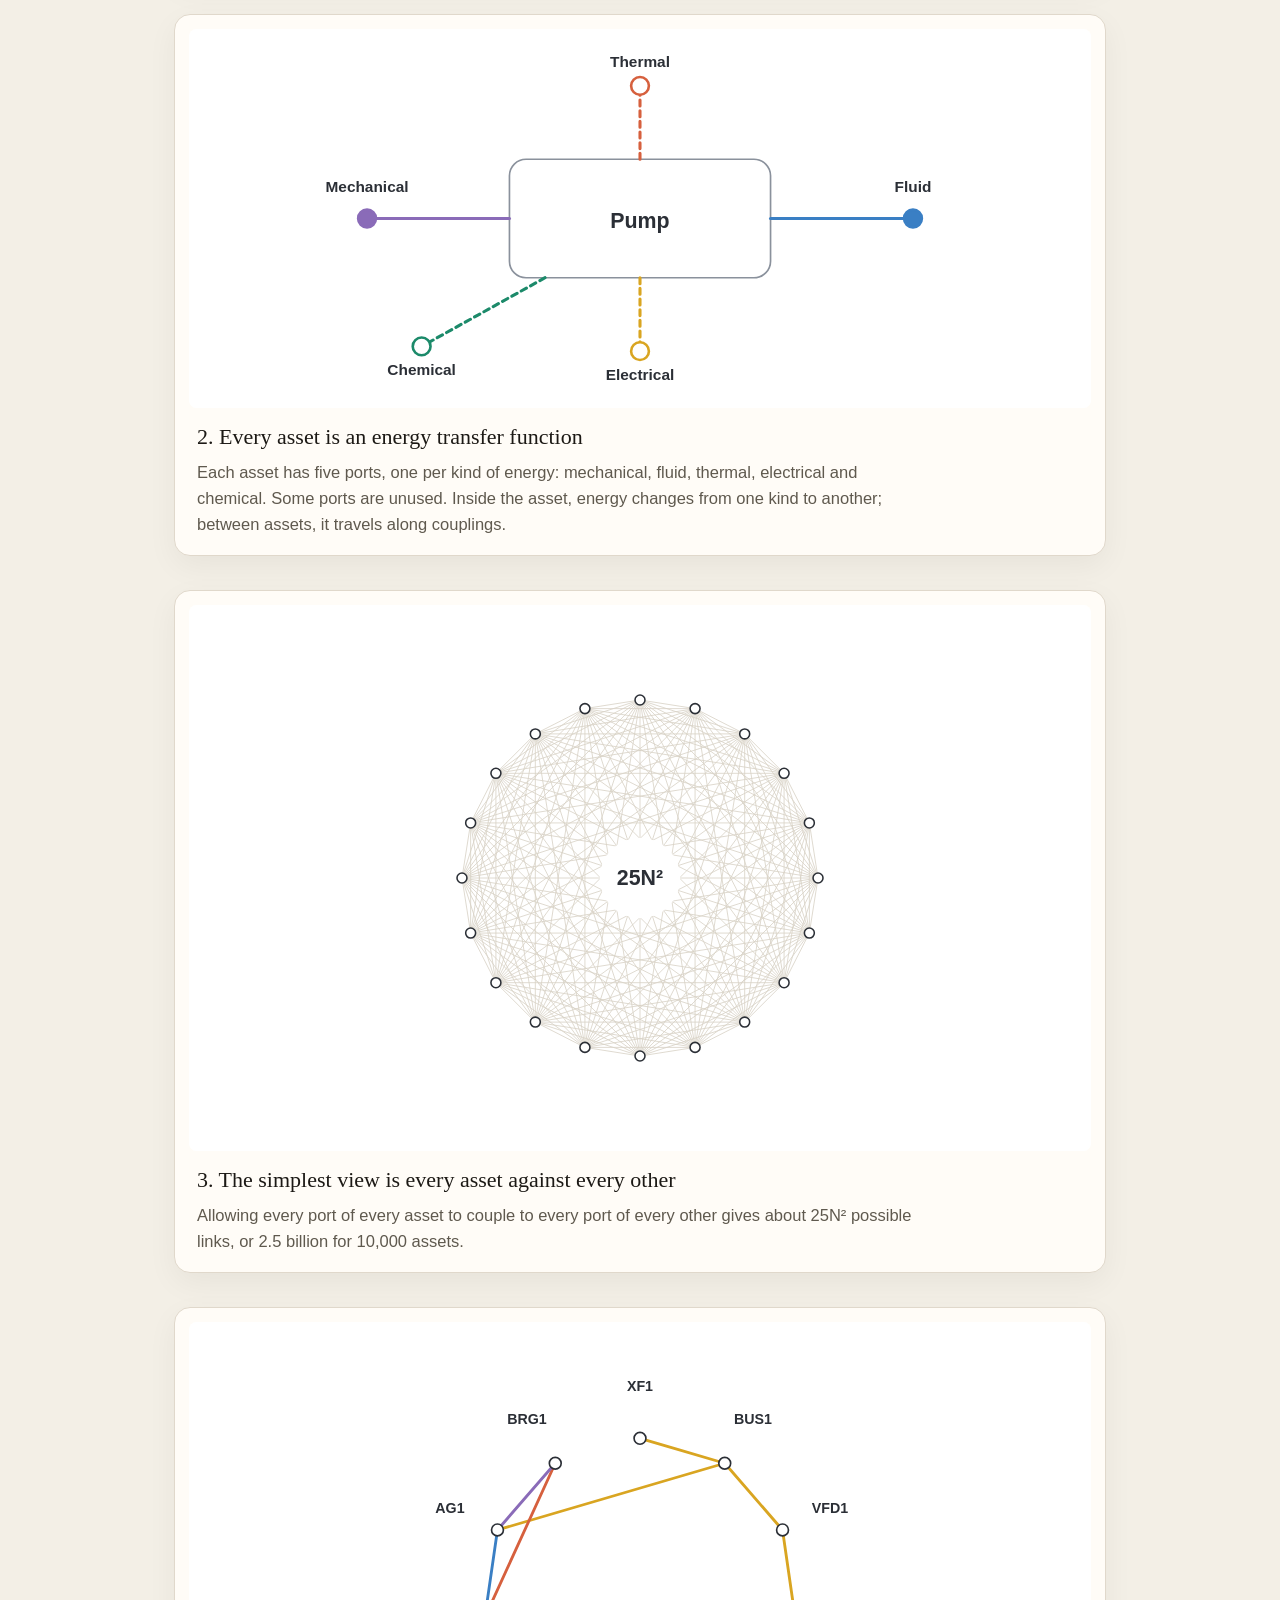
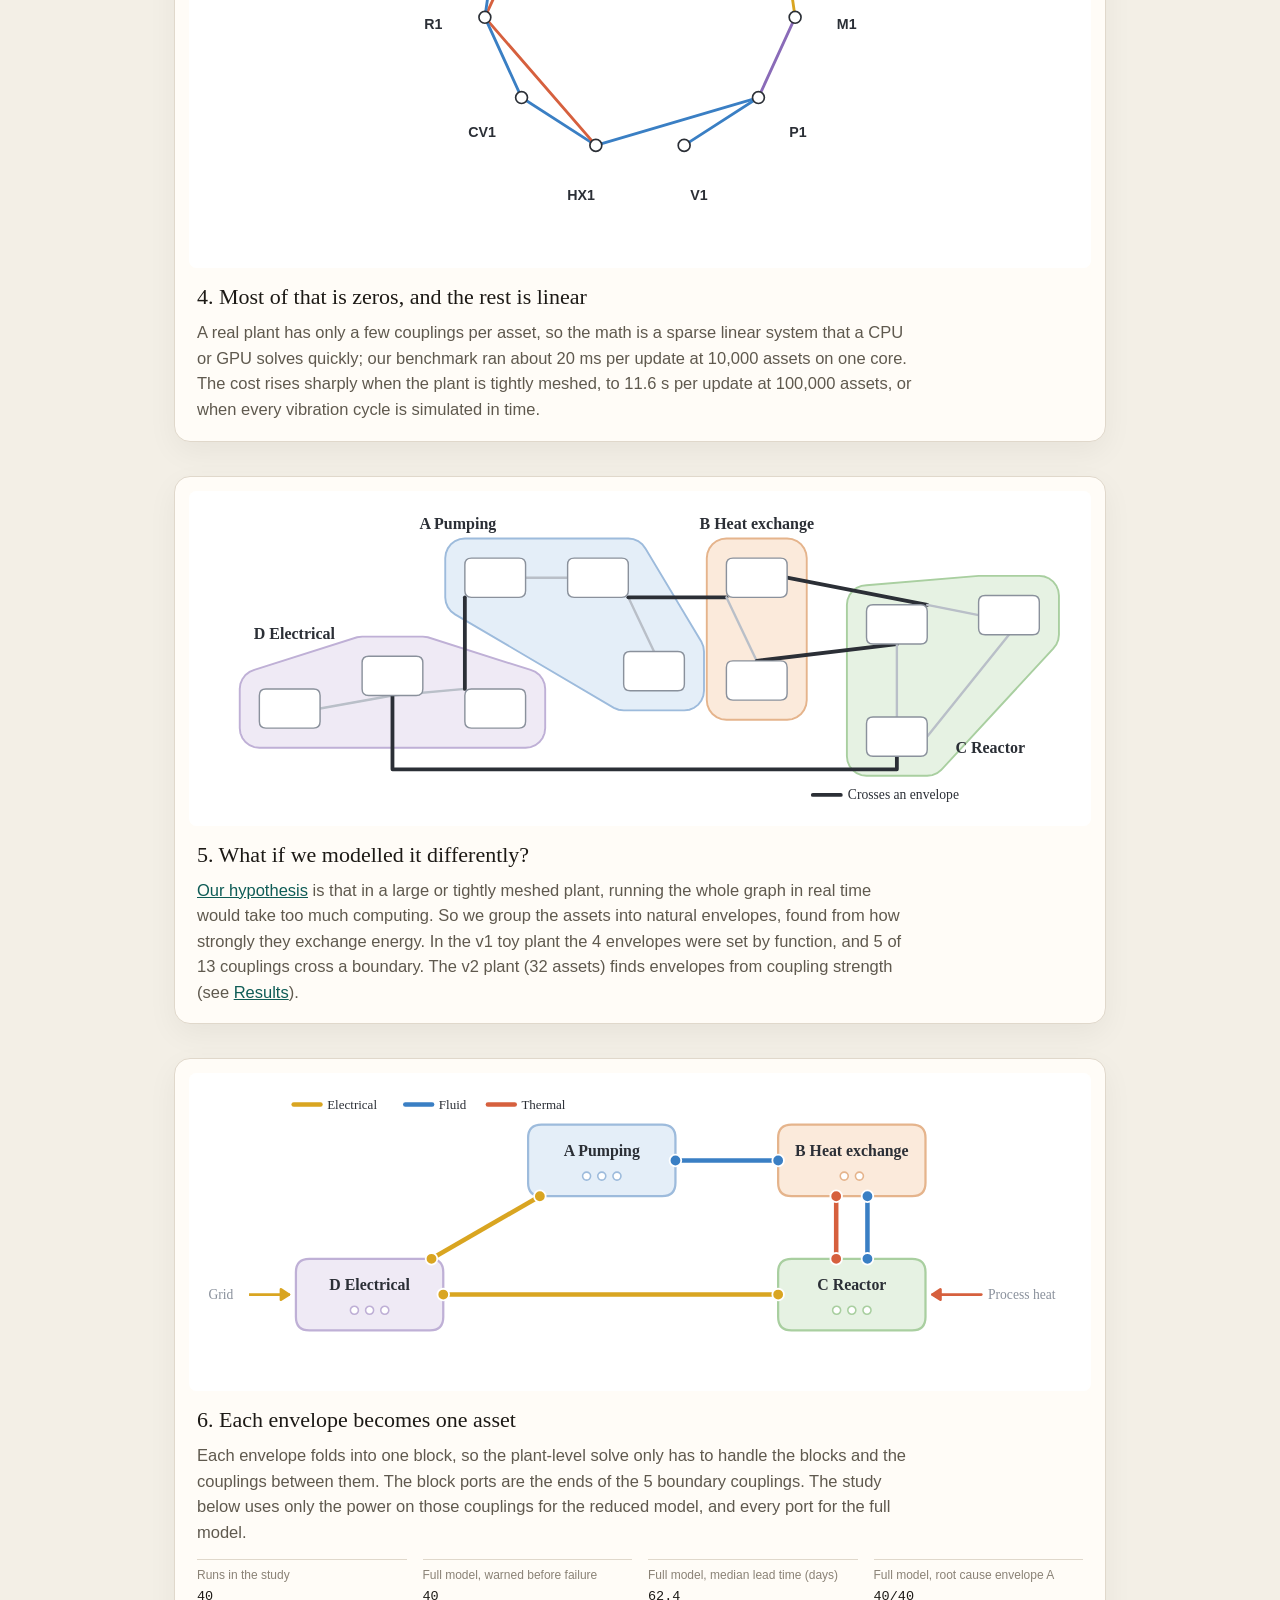
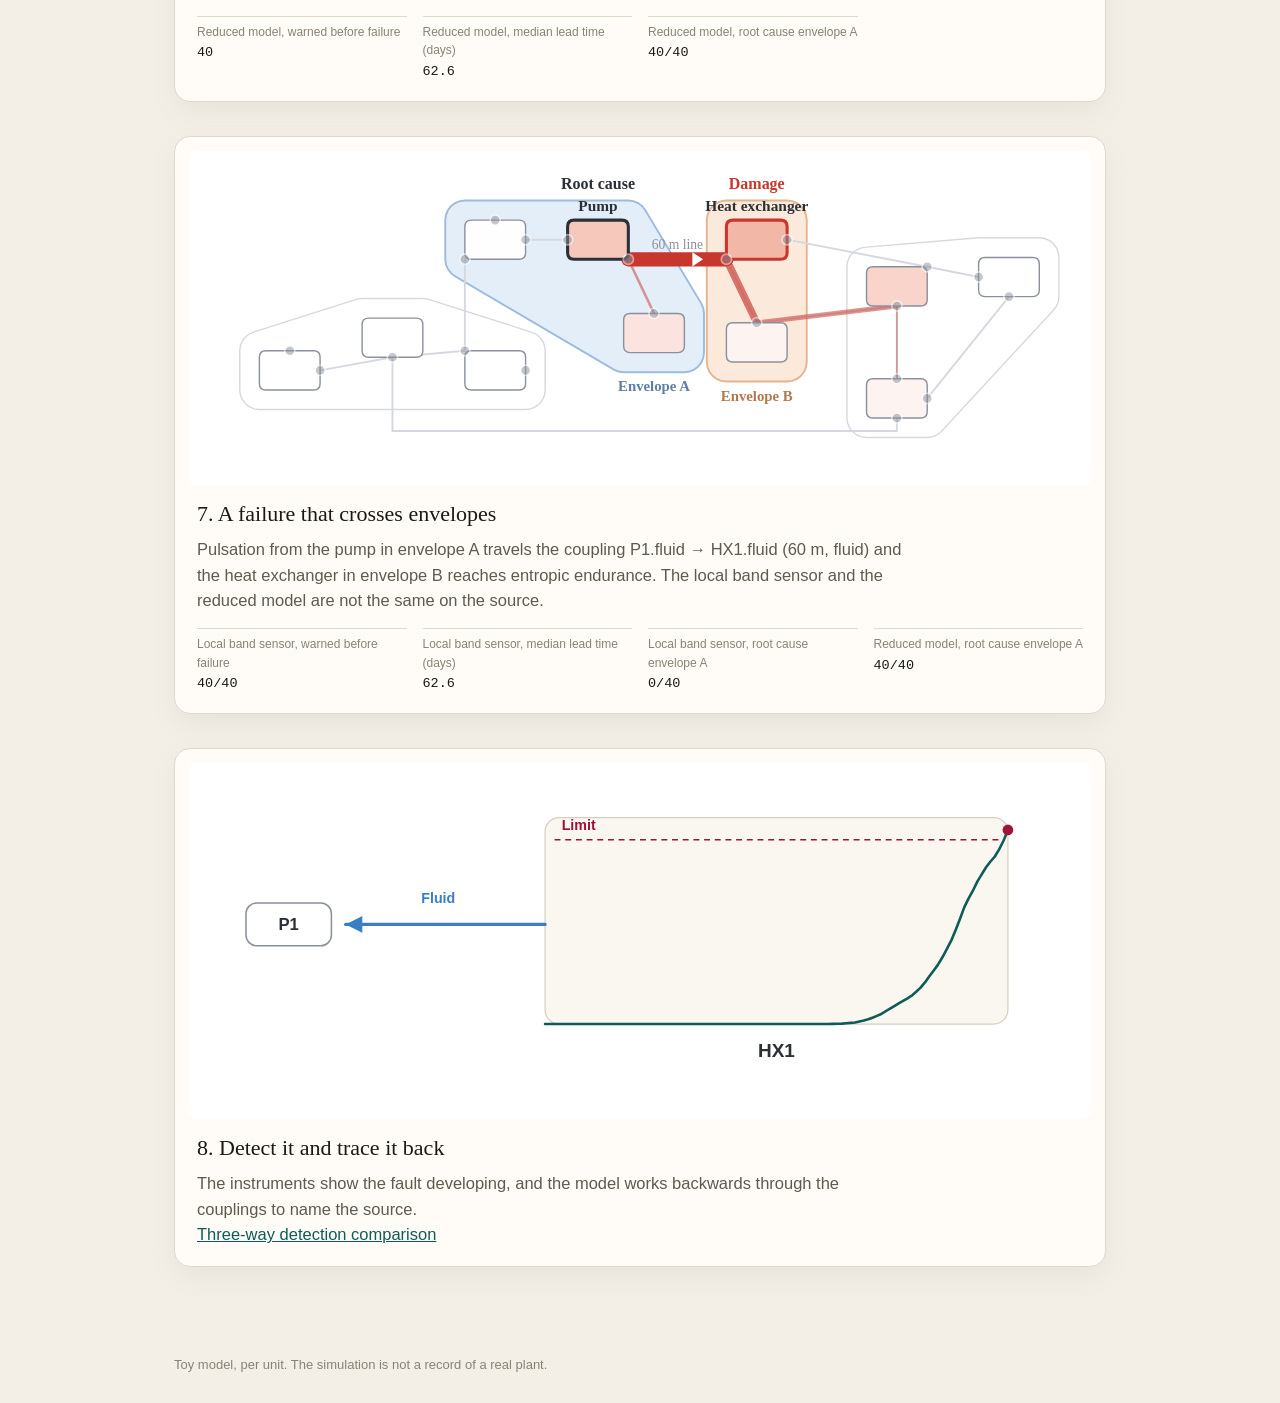
==== commit 24f1976a: "State the computing reason for envelopes as hypothesis (8)" ====
--- a/site/index.html
+++ b/site/index.html
@@ -12,9 +12,9 @@
     <p class="kicker">Inverted Reliability Ontology</p>
     <h1>Can a failure be predicted from energy that started somewhere else in the plant, however the cause and effect are separated?</h1>
     <div class="opening">
-      <p>IRO Physics models a plant as assets that pass energy to each other through ports and couplings. It groups those assets into envelopes and reduces each envelope to one equivalent asset. Entropy generation stands in for damage. The work so far runs on two made-up toy plants, not real plant data. The first has 11 assets in 4 envelopes set by function. The second has 32 assets, 71 ports and 50 couplings, and its 5 envelopes are found from coupling strength rather than assigned.</p>
-      <p>In the first plant, pulsation from a pump in one envelope wears out a heat exchanger in another. Both the full model and the envelope model traced the damage back to the pump in all 40 runs, about 62 days before failure. A local sensor on the heat exchanger warned just as early, but it never named the source. In the second plant, the models named the cross-envelope cause about 165 days ahead, with no false alarms in 40 fault-free runs. Local trending raised a false alarm in all 40 of those runs. The models still have limits: one fault looks the same as another at the envelope boundary, combined excitation is over-predicted, and in one scenario the wrong failing asset was picked. A scaling benchmark showed that solving every asset is fast with sparse math, about 20 ms per update at 10,000 assets. So the case for envelopes rests on scale, local updates and multi-asset behaviour, not on speed alone.</p>
-      <p>Next steps: give every asset five ports, test whether calculus on the instruments detects the faults the model predicts, and compare a full every-asset baseline against the envelope model on the same faults.</p>
+      <p>IRO Physics models a plant as assets that pass energy to each other through ports and couplings. It groups those assets into envelopes and reduces each envelope to one equivalent asset, because in a large or tightly meshed plant the graph, sparse as it is, is still very large, and running the whole thing to predict behaviour and faults in real time would take too much computing. That is our hypothesis, and it has not been tested yet. Entropy generation stands in for damage. The work so far runs on two made-up toy plants, not real plant data. The first has 11 assets in 4 envelopes set by function. The second has 32 assets, 71 ports and 50 couplings, and its 5 envelopes are found from coupling strength rather than assigned.</p>
+      <p>In the first plant, pulsation from a pump in one envelope wears out a heat exchanger in another. Both the full model and the envelope model traced the damage back to the pump in all 40 runs, about 62 days before failure. A local sensor on the heat exchanger warned just as early, but it never named the source. In the second plant, the models named the cross-envelope cause about 165 days ahead, with no false alarms in 40 fault-free runs. Local trending raised a false alarm in all 40 of those runs. The models still have limits: one fault looks the same as another at the envelope boundary, combined excitation is over-predicted, and in one scenario the wrong failing asset was picked. A scaling benchmark on one core has not borne the hypothesis out so far. Solving every asset with sparse math took about 20 ms per update at 10,000 assets, and the envelope version gave the same answer but was no faster. The cost did climb on a tightly meshed plant, to 11.6 s per update at 100,000 assets with every factorization redone, against 25.2 s for the envelope version, so the test now moves to larger and more meshed plants and to updates where only one envelope changes. Revealing behaviour that involves several assets at once is a separate case for envelopes.</p>
+      <p>Next steps: give every asset five ports, test whether calculus on the instruments detects the faults the model predicts, and compare a full every-asset baseline against the envelope model on the same faults, for accuracy and for computing cost.</p>
     </div>
     <div class="actions">
       <a class="btn primary" href="bench.html">Open the bench apparatus</a>
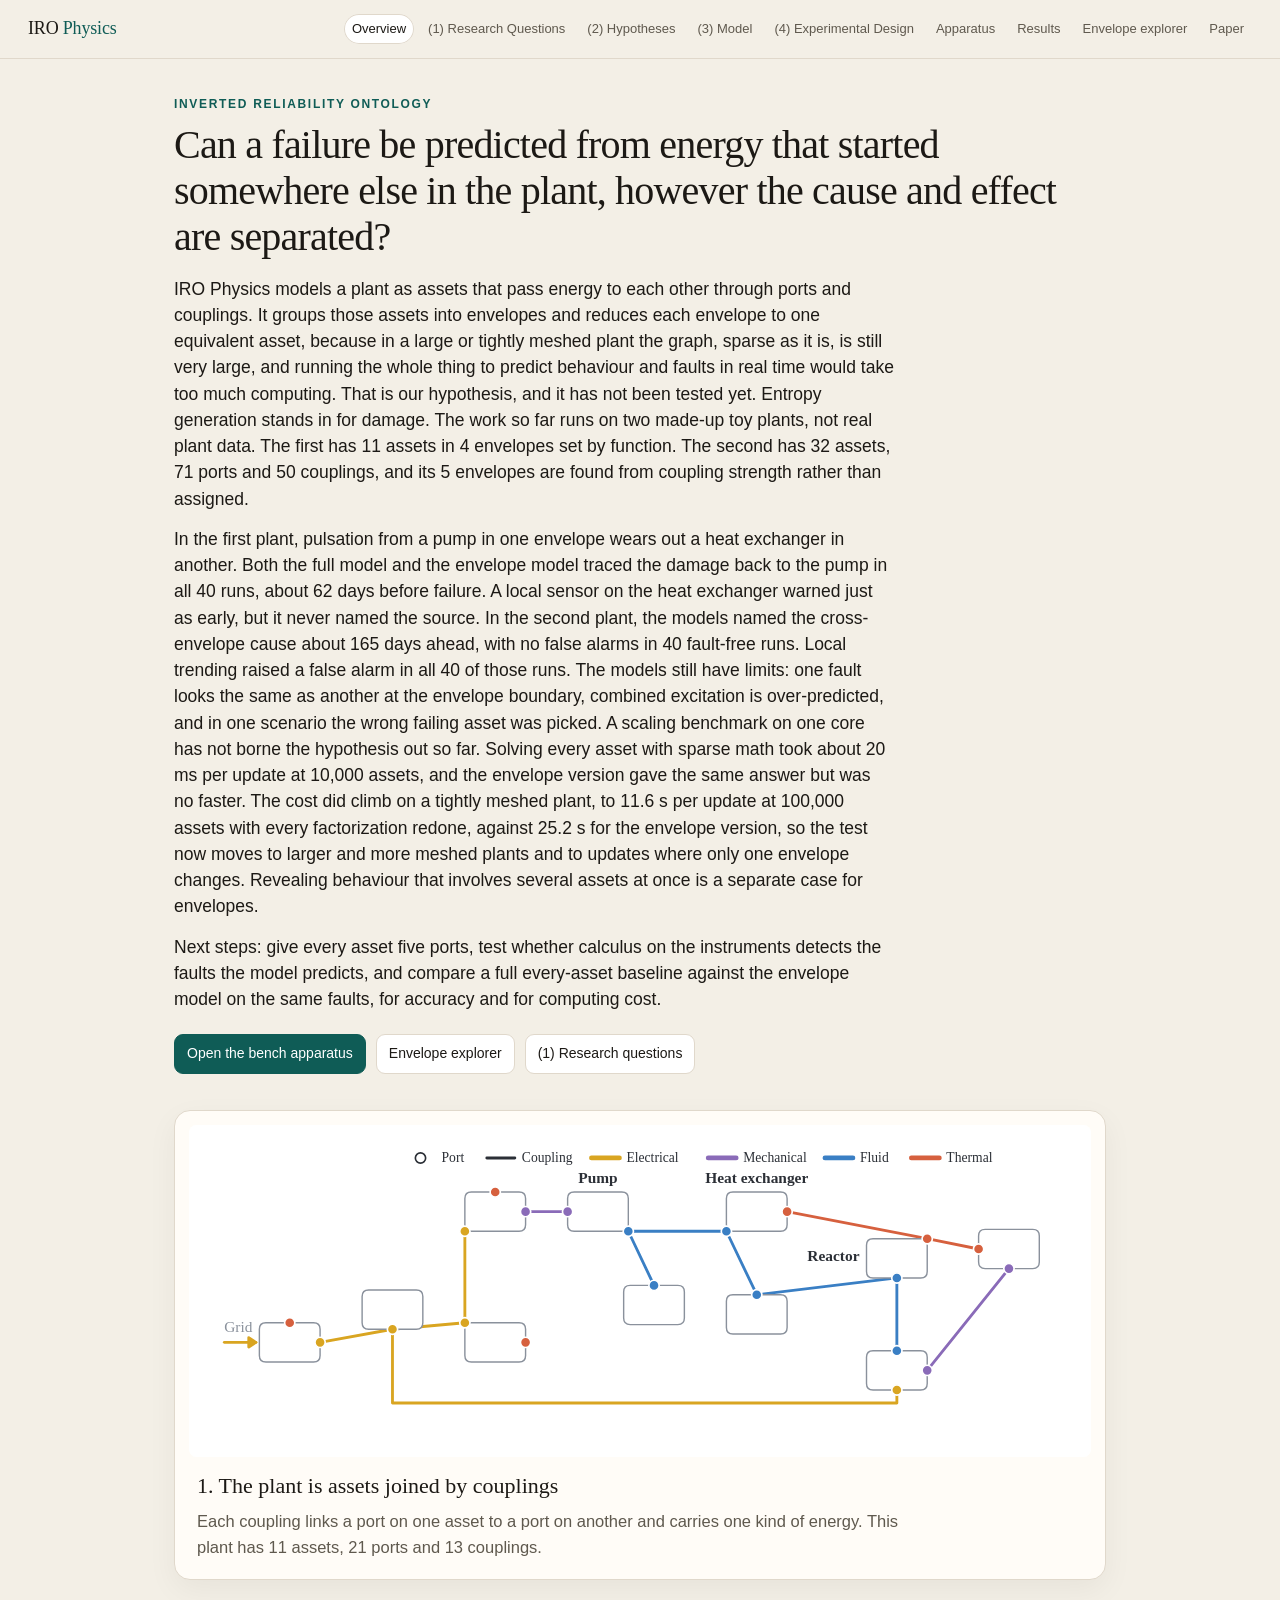
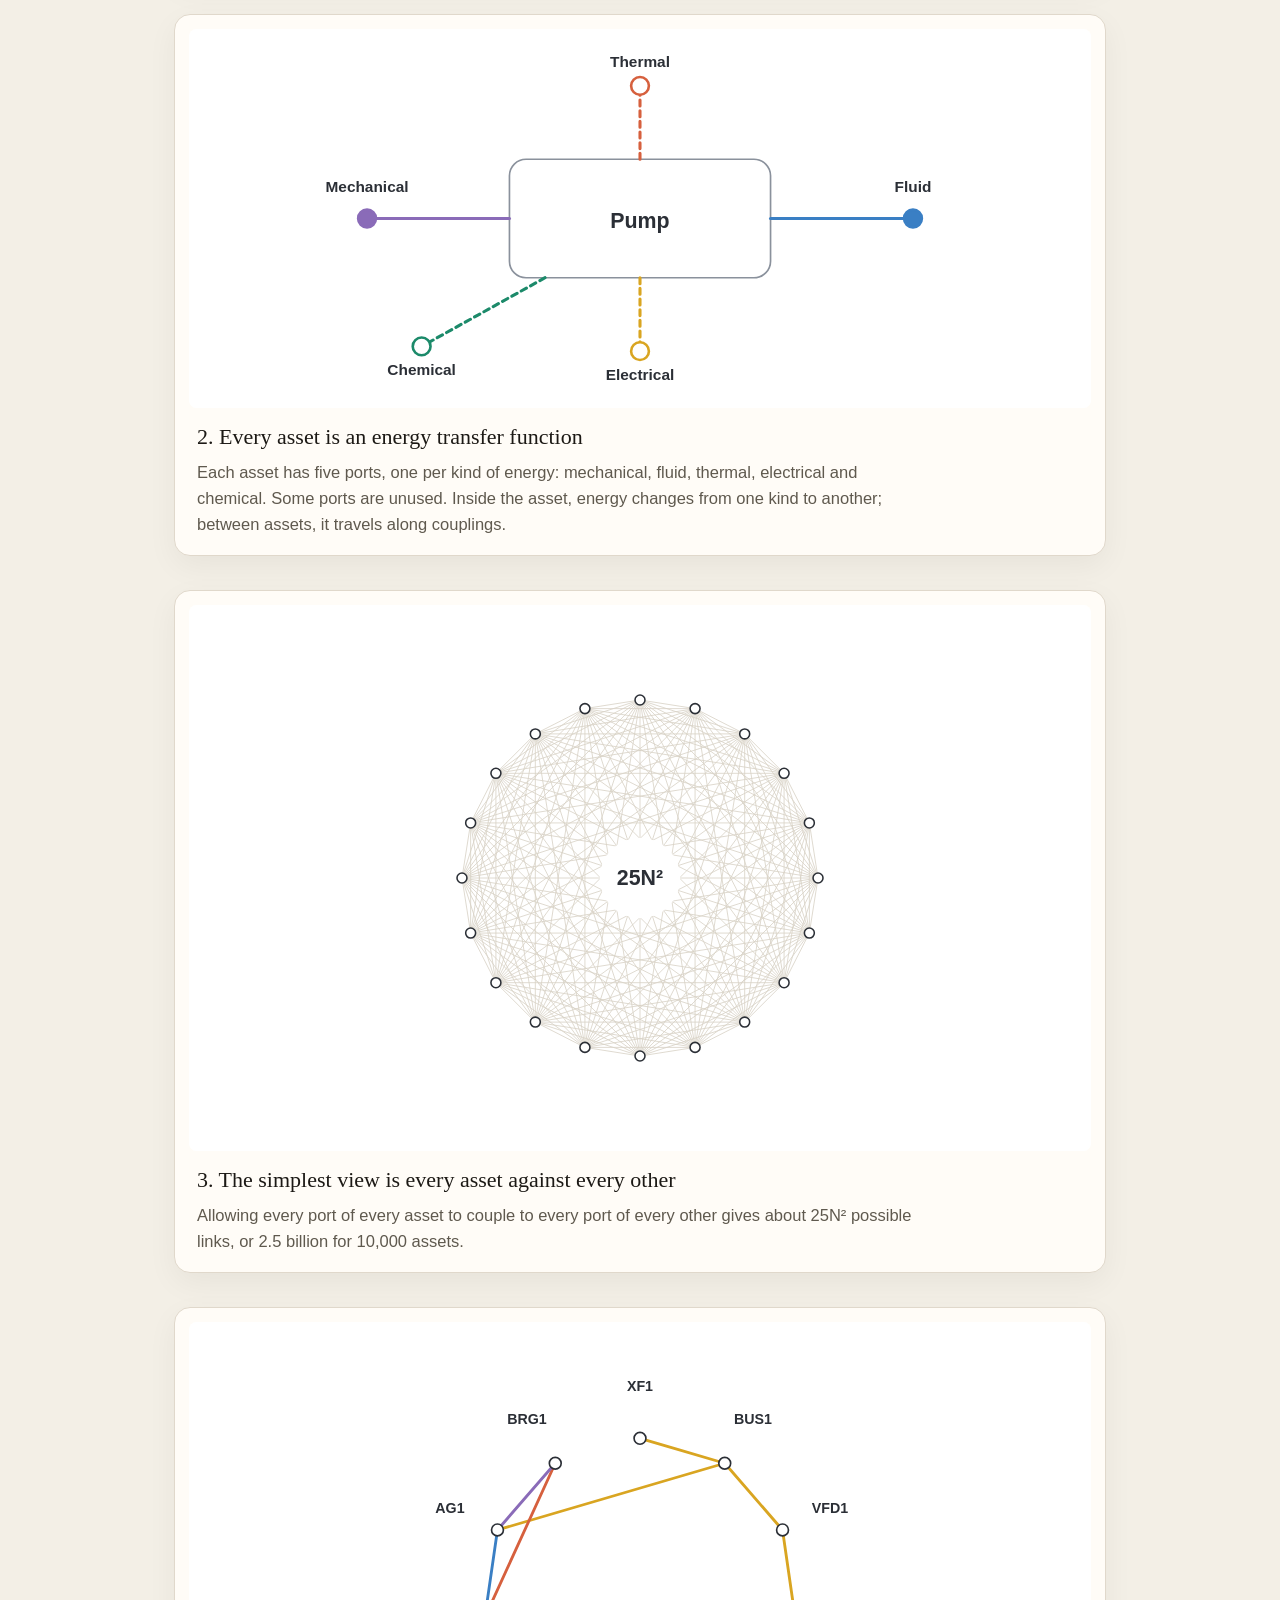
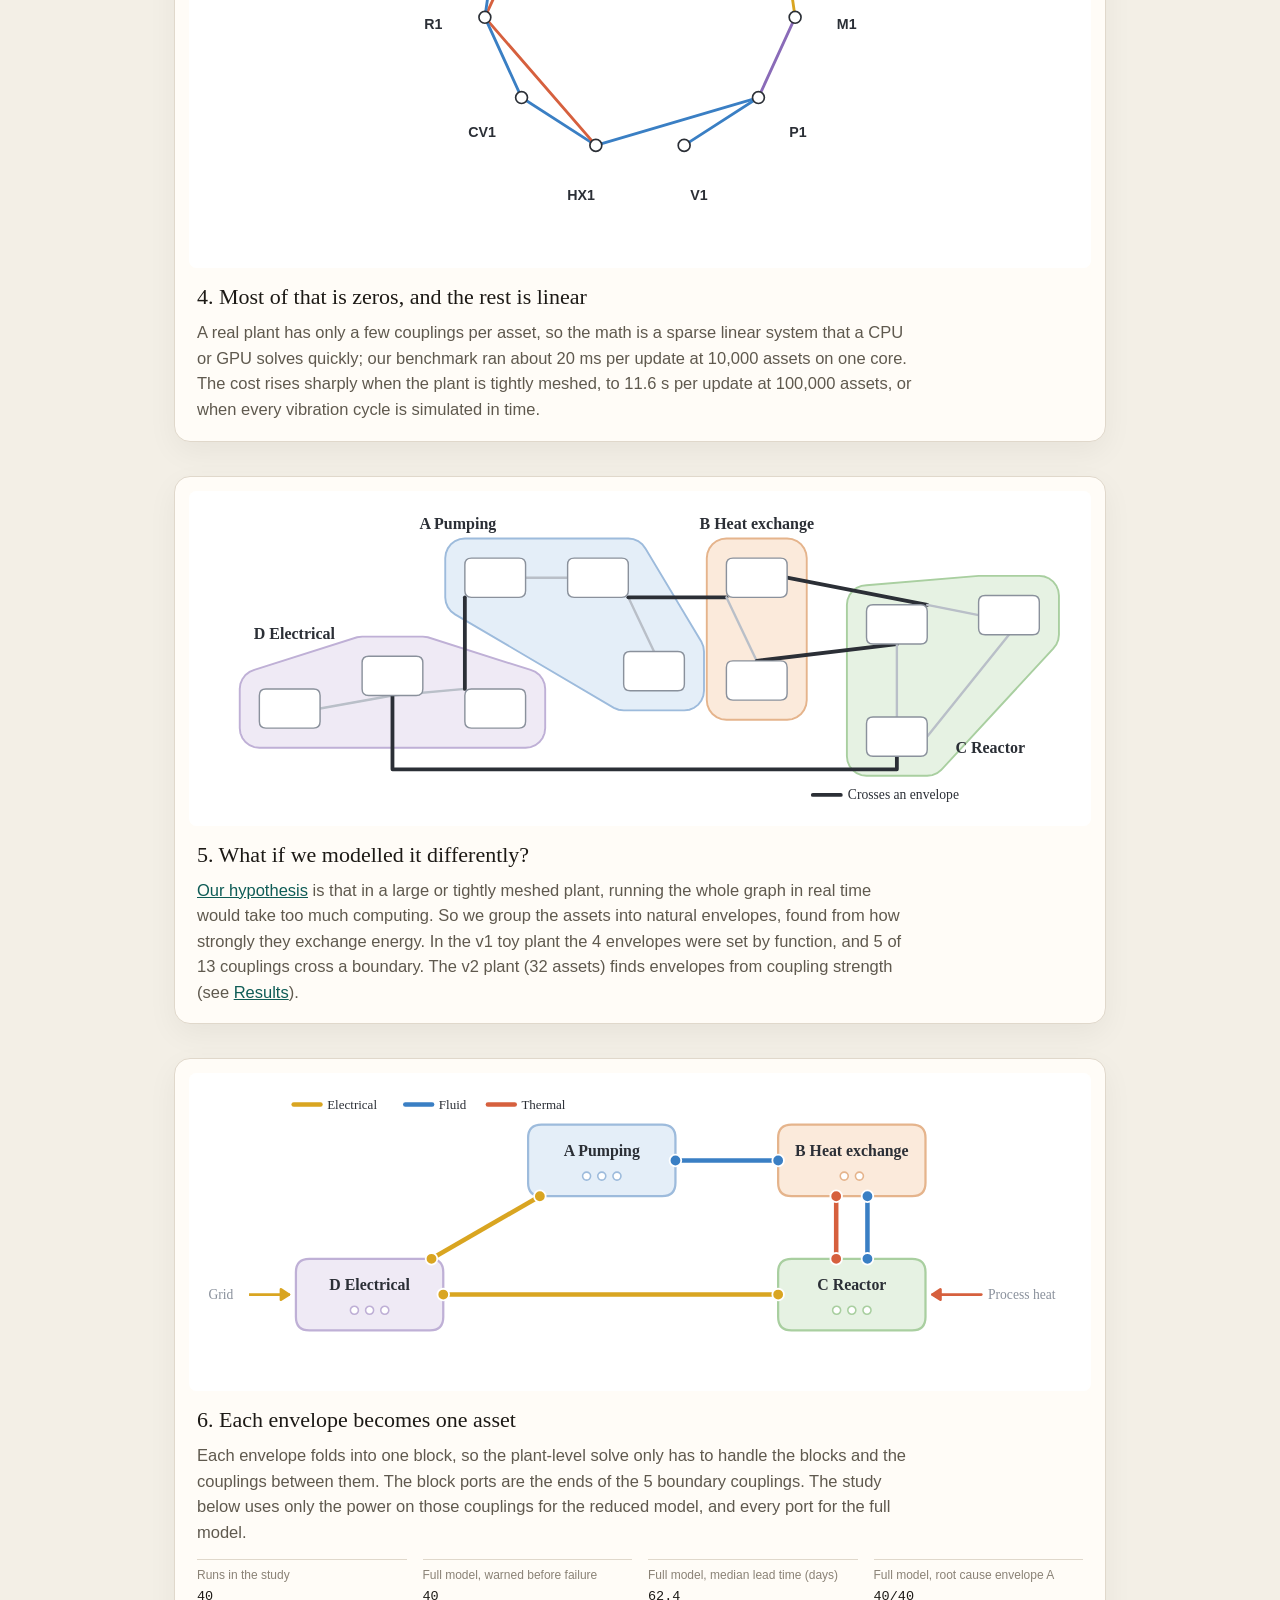
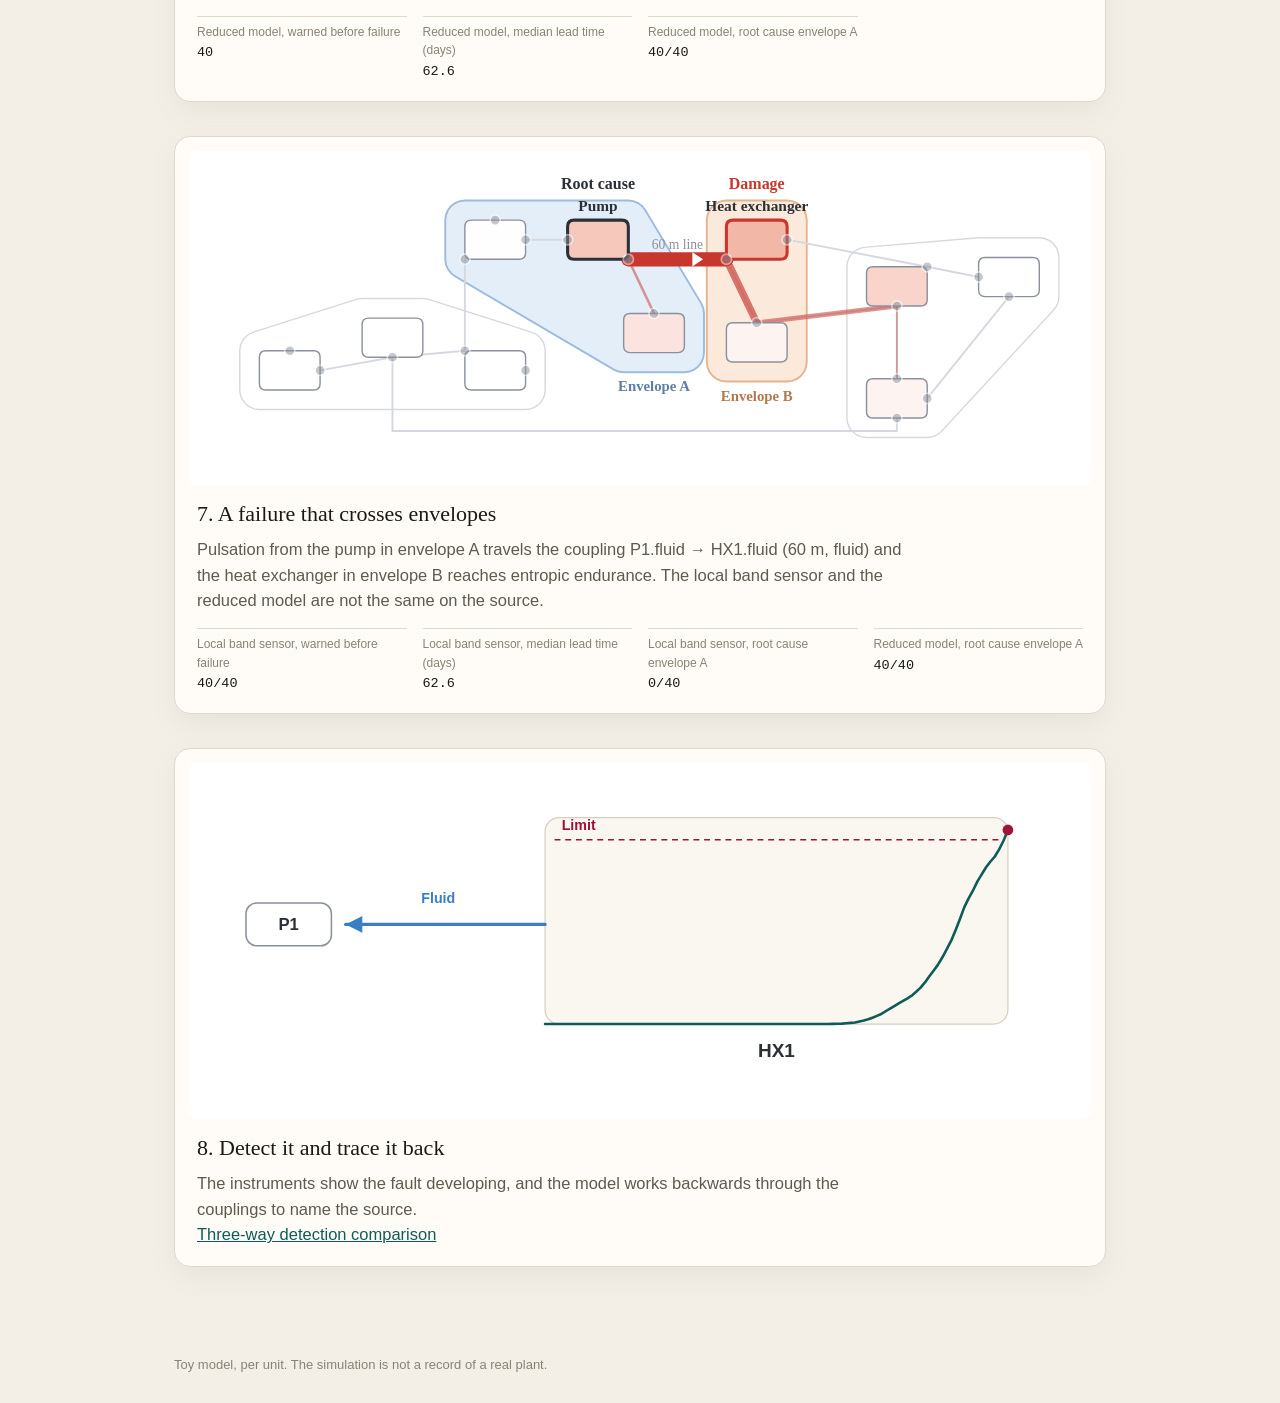
==== commit bbae6fb8: "Add a nested envelope explorer for the v3 toy plant Show the plant as one tree. Opening a node revea" ====
--- a/site/index.html
+++ b/site/index.html
@@ -18,6 +18,7 @@
     </div>
     <div class="actions">
       <a class="btn primary" href="bench.html">Open the bench apparatus</a>
+      <a class="btn" href="explorer.html">Envelope explorer</a>
       <a class="btn" href="questions.html">(1) Research questions</a>
     </div>
     <div class="story" id="story"></div>
--- a/site/css/site.css
+++ b/site/css/site.css
@@ -90,6 +90,54 @@
 }
 .lede { font-size: 18.5px; line-height: 1.5; max-width: 68ch; margin: 0 0 18px; }
 .opening p { font-size: 17.5px; line-height: 1.5; max-width: 74ch; margin: 0 0 14px; }
+
+.explorer { max-width: 1100px; }
+.ex-bar { display: flex; flex-wrap: wrap; align-items: center; gap: 12px 18px; margin: 8px 0 10px; }
+.seg { display: flex; gap: 6px; }
+.seg button[aria-pressed="true"] { background: var(--ink); color: #fff; border-color: var(--ink); }
+.dom-legend { display: flex; flex-wrap: wrap; gap: 8px 14px; list-style: none; margin: 0; padding: 0; }
+.dom-legend li { display: flex; align-items: center; gap: 6px; font-size: 13px; color: var(--muted); }
+.dom-legend i { width: 10px; height: 10px; border-radius: 50%; display: block; }
+.ex-note { margin: 8px 0 12px; color: var(--muted); max-width: 78ch; }
+.tree { padding: 8px 0 12px; }
+.enode { display: flex; flex-direction: column; align-items: center; gap: 0; min-width: 0; }
+.ecard { display: flex; flex-direction: column; align-items: center; gap: 6px; }
+.enode-btn {
+  background: #fff;
+  border: 1px solid var(--line);
+  border-radius: 12px;
+  padding: 8px 12px;
+  min-width: 72px;
+  font: inherit;
+  font-weight: 650;
+  color: var(--ink);
+  cursor: pointer;
+}
+.enode-btn[aria-pressed="true"] { box-shadow: inset 0 0 0 2px var(--teal); }
+.bports { display: flex; flex-wrap: wrap; justify-content: center; gap: 6px 8px; max-width: 640px; }
+.bport {
+  display: flex; align-items: center; gap: 4px;
+  border: 0; background: transparent; padding: 0;
+  font: inherit; font-size: 11px; color: var(--muted); cursor: pointer;
+}
+.bport i { width: 8px; height: 8px; border-radius: 50%; display: block; }
+.nest { display: flex; flex-direction: column; align-items: center; width: 100%; }
+.stem { width: 1px; height: 14px; background: var(--line); }
+.kids { display: flex; flex-wrap: wrap; justify-content: center; gap: 18px 14px; position: relative; width: 100%; padding-top: 8px; }
+.kids > .enode { position: relative; z-index: 1; }
+.sibs { position: absolute; inset: 0; width: 100%; height: 100%; overflow: visible; pointer-events: none; z-index: 0; }
+.chart-row { display: grid; grid-template-columns: repeat(auto-fit, minmax(260px, 1fr)); gap: 16px; }
+.calc-card { background: var(--card); border: 1px solid var(--line); border-radius: 14px; padding: 12px; }
+.calc-card h2 { font-family: var(--serif); font-weight: 500; font-size: 22px; margin: 0 0 8px; }
+.calc-card h3 { margin: 8px 0 4px; font-size: 13px; color: var(--muted); font-weight: 650; }
+.orders { display: grid; grid-template-columns: repeat(4, minmax(0, 1fr)); gap: 6px; }
+.orders figure { margin: 0; }
+.orders figcaption { font-size: 11px; color: var(--faint); }
+.orders canvas { width: 100%; height: 64px; display: block; background: #fff; border-radius: 8px; border: 1px solid var(--line); }
+@media (max-width: 720px) {
+  .orders { grid-template-columns: repeat(2, minmax(0, 1fr)); }
+  .enode-btn { min-width: 64px; padding: 7px 8px; }
+}
 .lede + .lede { color: var(--muted); font-size: 16.5px; }
 .actions { display: flex; gap: 10px; margin: 22px 0 8px; }
 
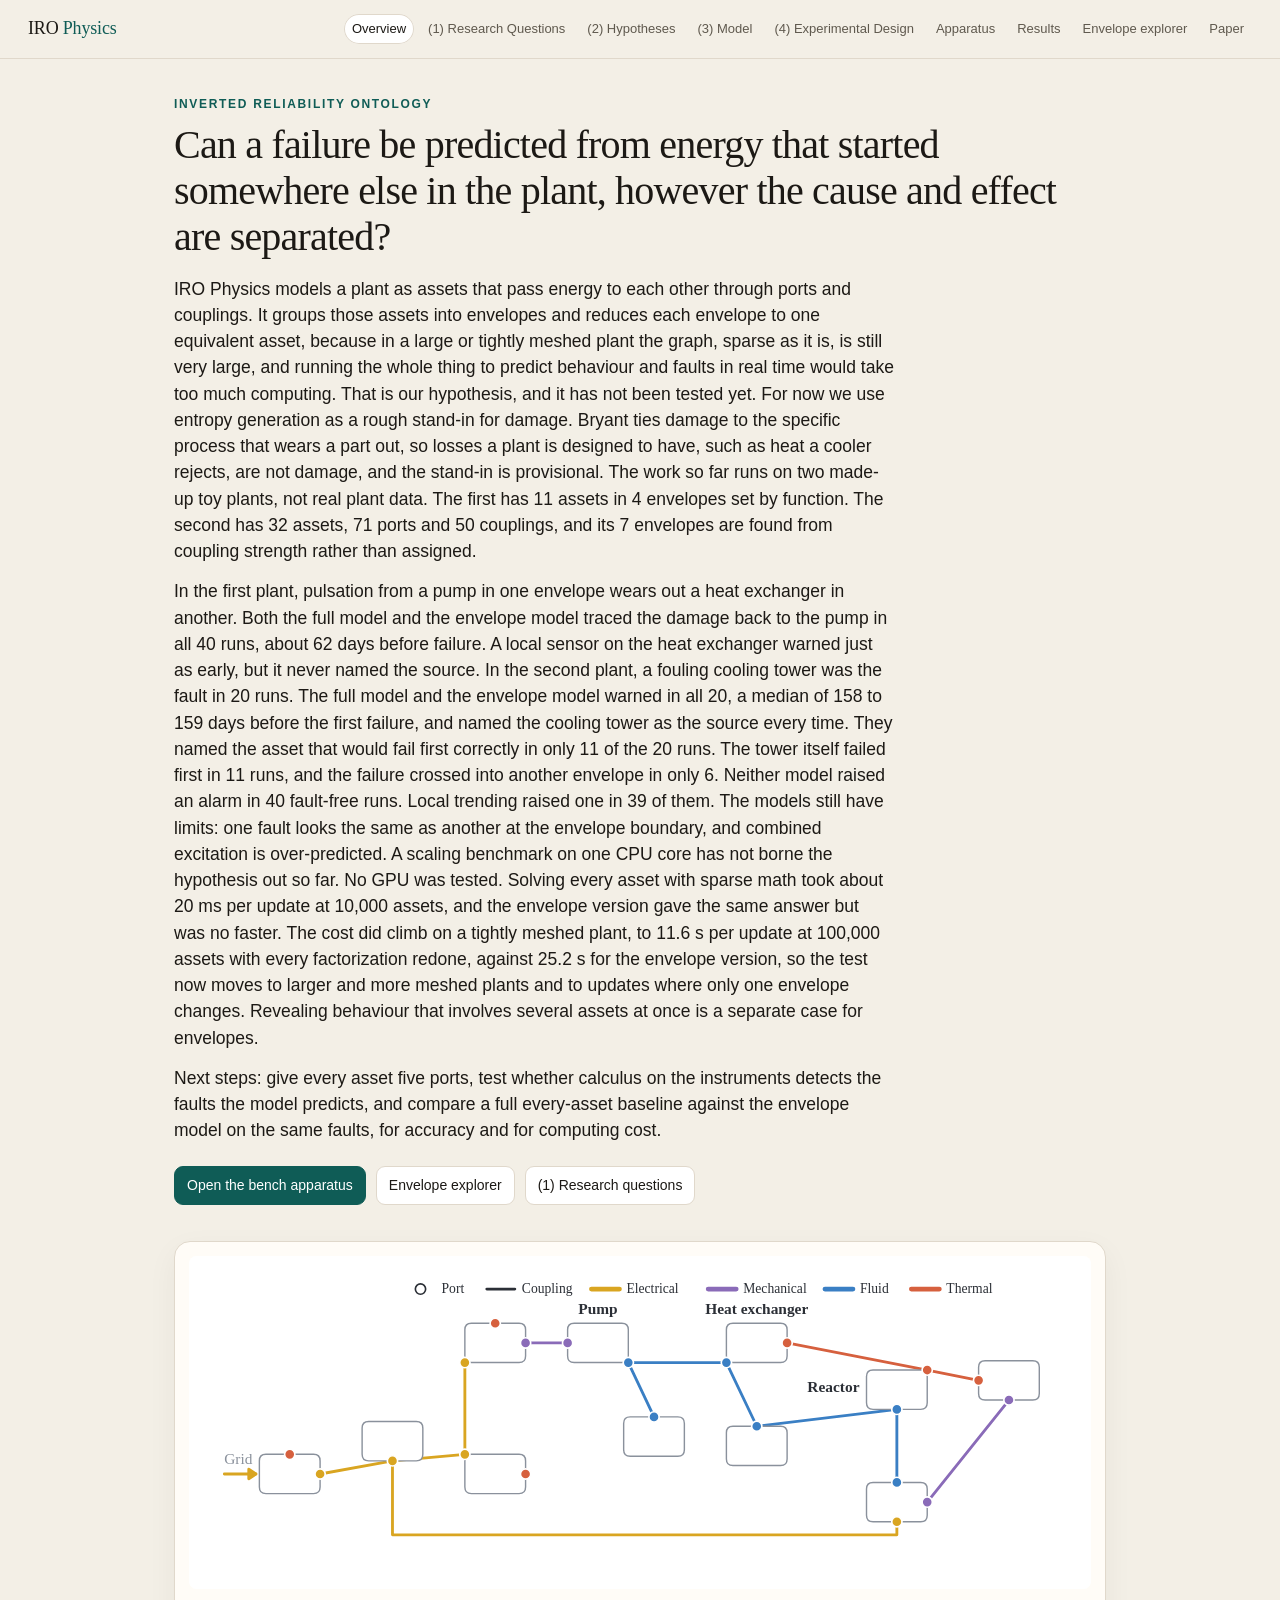
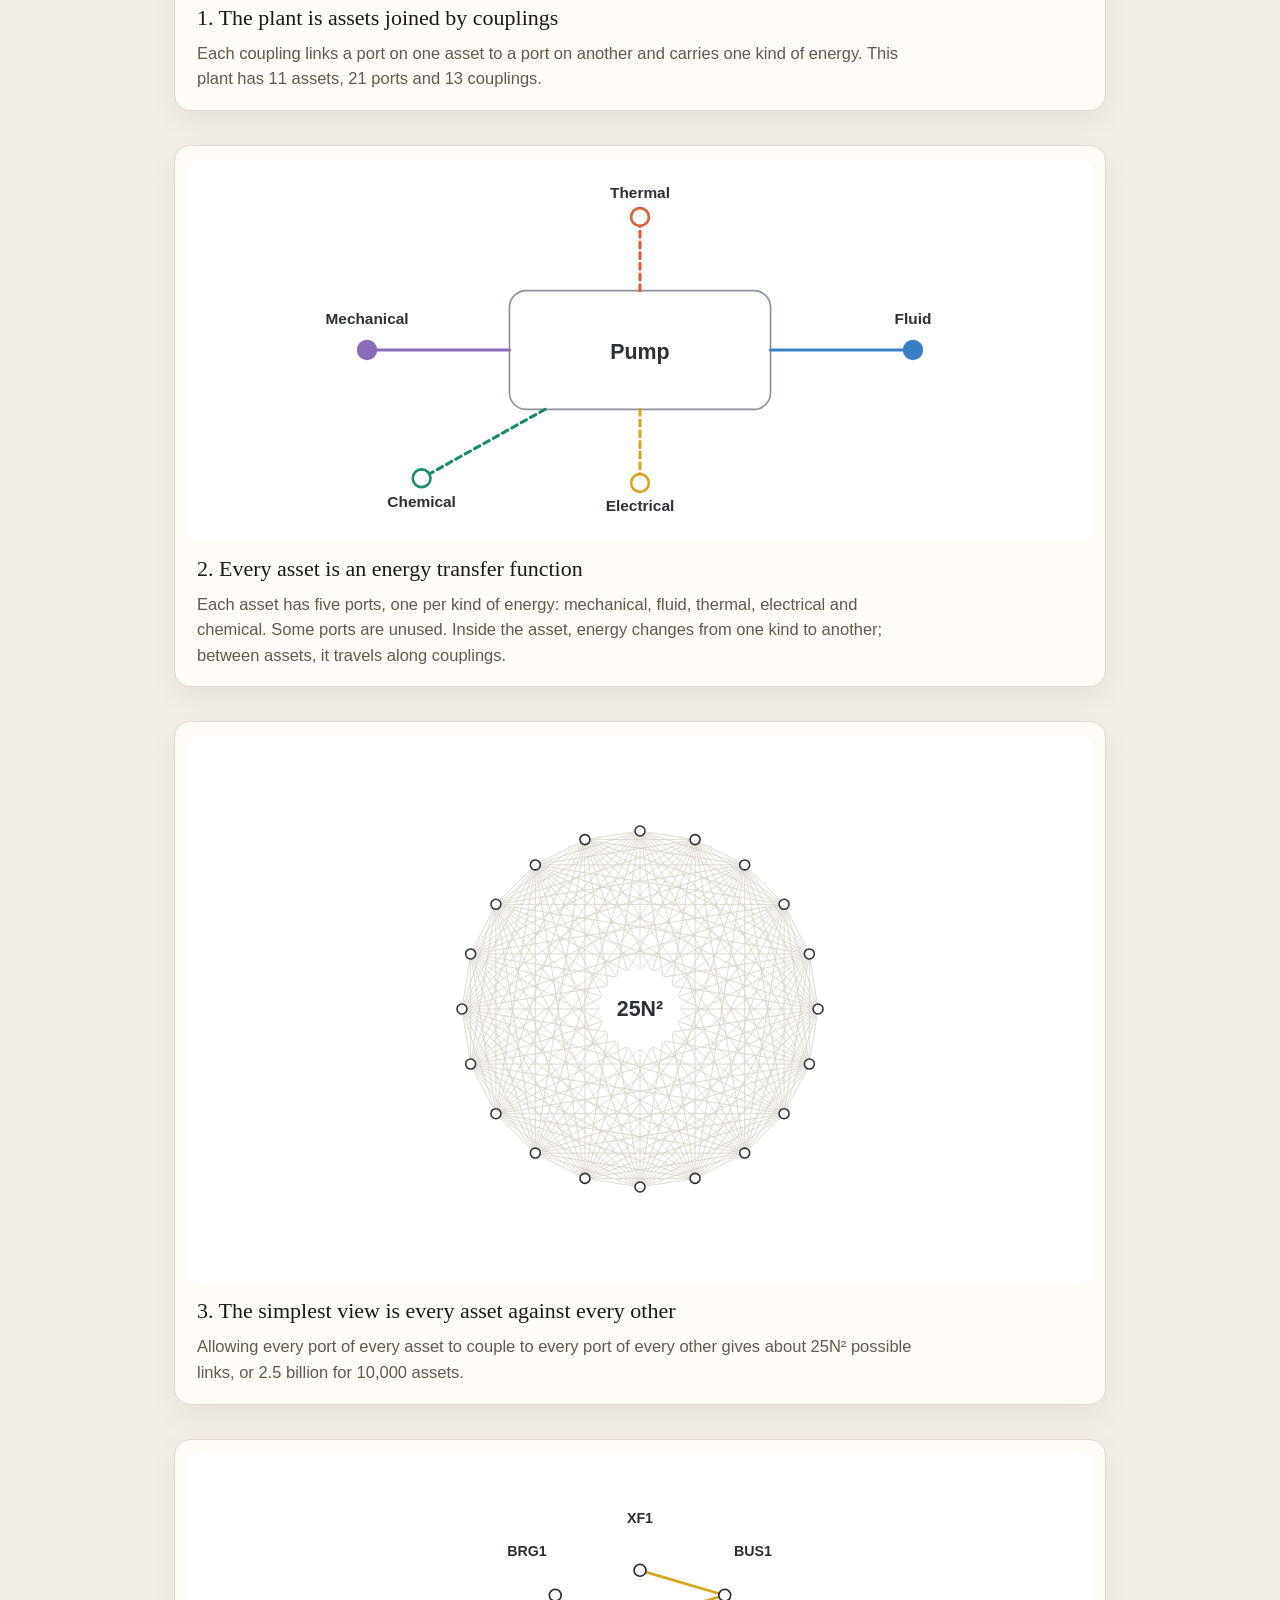
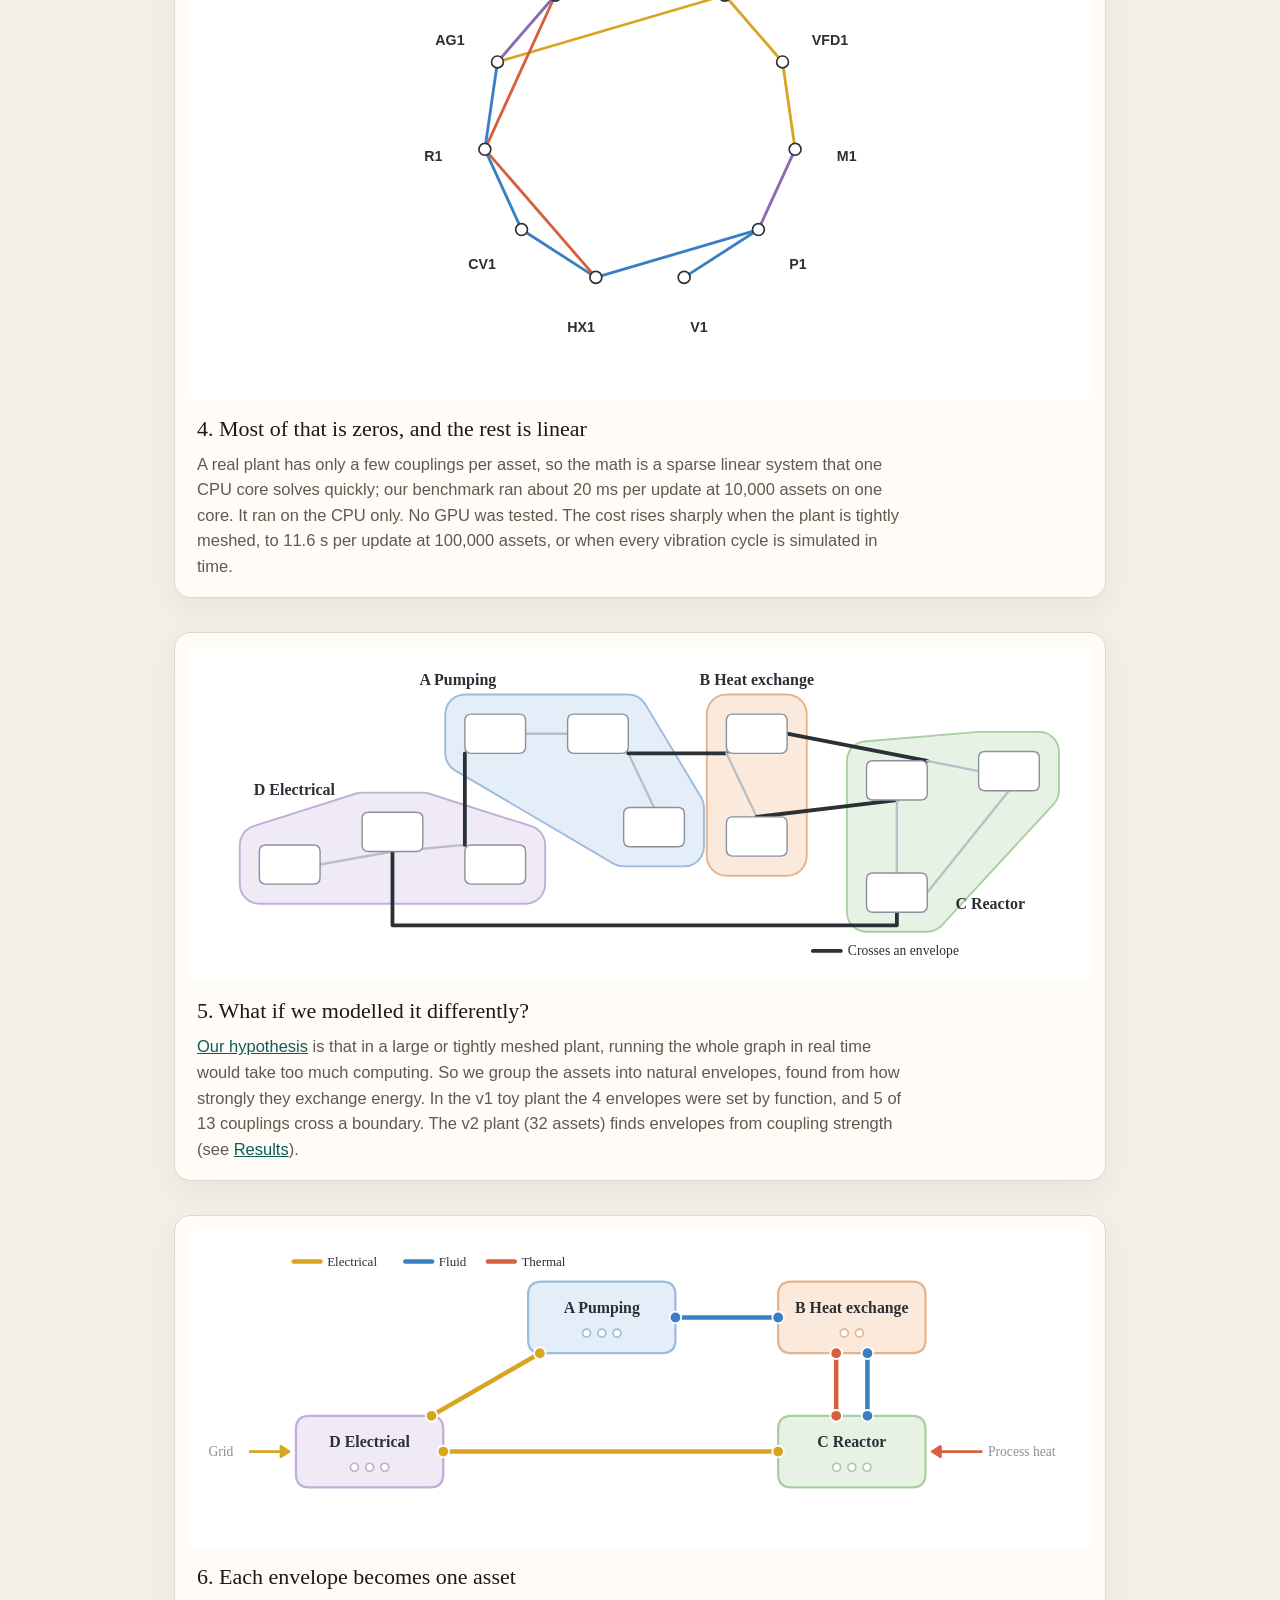
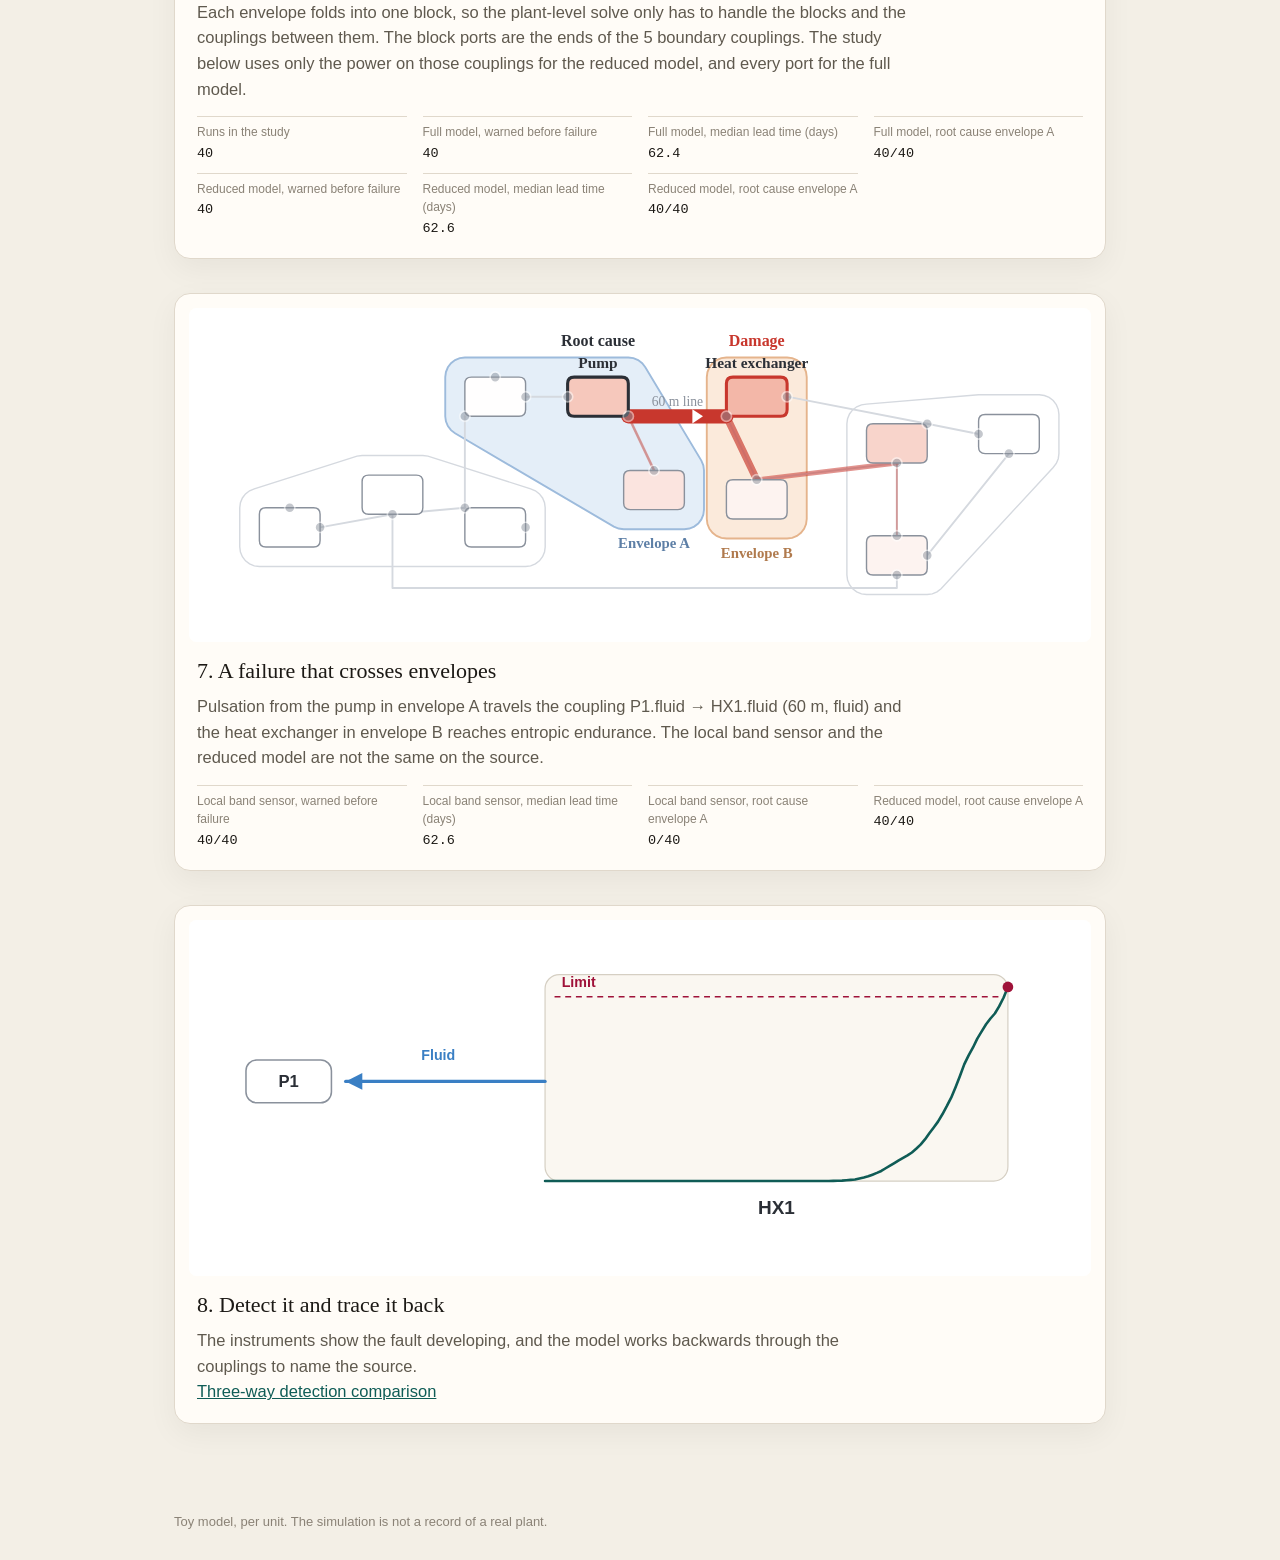
==== commit d8227278: "Apply the red-team corrections to the site - Home: replace the 165-day headline with the rerun figur" ====
--- a/site/index.html
+++ b/site/index.html
@@ -12,8 +12,8 @@
     <p class="kicker">Inverted Reliability Ontology</p>
     <h1>Can a failure be predicted from energy that started somewhere else in the plant, however the cause and effect are separated?</h1>
     <div class="opening">
-      <p>IRO Physics models a plant as assets that pass energy to each other through ports and couplings. It groups those assets into envelopes and reduces each envelope to one equivalent asset, because in a large or tightly meshed plant the graph, sparse as it is, is still very large, and running the whole thing to predict behaviour and faults in real time would take too much computing. That is our hypothesis, and it has not been tested yet. Entropy generation stands in for damage. The work so far runs on two made-up toy plants, not real plant data. The first has 11 assets in 4 envelopes set by function. The second has 32 assets, 71 ports and 50 couplings, and its 5 envelopes are found from coupling strength rather than assigned.</p>
-      <p>In the first plant, pulsation from a pump in one envelope wears out a heat exchanger in another. Both the full model and the envelope model traced the damage back to the pump in all 40 runs, about 62 days before failure. A local sensor on the heat exchanger warned just as early, but it never named the source. In the second plant, the models named the cross-envelope cause about 165 days ahead, with no false alarms in 40 fault-free runs. Local trending raised a false alarm in all 40 of those runs. The models still have limits: one fault looks the same as another at the envelope boundary, combined excitation is over-predicted, and in one scenario the wrong failing asset was picked. A scaling benchmark on one core has not borne the hypothesis out so far. Solving every asset with sparse math took about 20 ms per update at 10,000 assets, and the envelope version gave the same answer but was no faster. The cost did climb on a tightly meshed plant, to 11.6 s per update at 100,000 assets with every factorization redone, against 25.2 s for the envelope version, so the test now moves to larger and more meshed plants and to updates where only one envelope changes. Revealing behaviour that involves several assets at once is a separate case for envelopes.</p>
+      <p>IRO Physics models a plant as assets that pass energy to each other through ports and couplings. It groups those assets into envelopes and reduces each envelope to one equivalent asset, because in a large or tightly meshed plant the graph, sparse as it is, is still very large, and running the whole thing to predict behaviour and faults in real time would take too much computing. That is our hypothesis, and it has not been tested yet. For now we use entropy generation as a rough stand-in for damage. Bryant ties damage to the specific process that wears a part out, so losses a plant is designed to have, such as heat a cooler rejects, are not damage, and the stand-in is provisional. The work so far runs on two made-up toy plants, not real plant data. The first has 11 assets in 4 envelopes set by function. The second has 32 assets, 71 ports and 50 couplings, and its 7 envelopes are found from coupling strength rather than assigned.</p>
+      <p>In the first plant, pulsation from a pump in one envelope wears out a heat exchanger in another. Both the full model and the envelope model traced the damage back to the pump in all 40 runs, about 62 days before failure. A local sensor on the heat exchanger warned just as early, but it never named the source. In the second plant, a fouling cooling tower was the fault in 20 runs. The full model and the envelope model warned in all 20, a median of 158 to 159 days before the first failure, and named the cooling tower as the source every time. They named the asset that would fail first correctly in only 11 of the 20 runs. The tower itself failed first in 11 runs, and the failure crossed into another envelope in only 6. Neither model raised an alarm in 40 fault-free runs. Local trending raised one in 39 of them. The models still have limits: one fault looks the same as another at the envelope boundary, and combined excitation is over-predicted. A scaling benchmark on one CPU core has not borne the hypothesis out so far. No GPU was tested. Solving every asset with sparse math took about 20 ms per update at 10,000 assets, and the envelope version gave the same answer but was no faster. The cost did climb on a tightly meshed plant, to 11.6 s per update at 100,000 assets with every factorization redone, against 25.2 s for the envelope version, so the test now moves to larger and more meshed plants and to updates where only one envelope changes. Revealing behaviour that involves several assets at once is a separate case for envelopes.</p>
       <p>Next steps: give every asset five ports, test whether calculus on the instruments detects the faults the model predicts, and compare a full every-asset baseline against the envelope model on the same faults, for accuracy and for computing cost.</p>
     </div>
     <div class="actions">
--- a/site/css/site.css
+++ b/site/css/site.css
@@ -99,7 +99,7 @@
 .dom-legend li { display: flex; align-items: center; gap: 6px; font-size: 13px; color: var(--muted); }
 .dom-legend i { width: 10px; height: 10px; border-radius: 50%; display: block; }
 .ex-note { margin: 8px 0 12px; color: var(--muted); max-width: 78ch; }
-.tree { padding: 8px 0 12px; }
+.tree { padding: 8px 0 12px; overflow-x: auto; }
 .enode { display: flex; flex-direction: column; align-items: center; gap: 0; min-width: 0; }
 .ecard { display: flex; flex-direction: column; align-items: center; gap: 6px; }
 .enode-btn {
@@ -123,20 +123,26 @@
 .bport i { width: 8px; height: 8px; border-radius: 50%; display: block; }
 .nest { display: flex; flex-direction: column; align-items: center; width: 100%; }
 .stem { width: 1px; height: 14px; background: var(--line); }
-.kids { display: flex; flex-wrap: wrap; justify-content: center; gap: 18px 14px; position: relative; width: 100%; padding-top: 8px; }
+.kids { display: flex; flex-wrap: nowrap; justify-content: center; gap: 18px 14px; position: relative; width: max-content; min-width: 100%; padding-top: 10px; }
 .kids > .enode { position: relative; z-index: 1; }
 .sibs { position: absolute; inset: 0; width: 100%; height: 100%; overflow: visible; pointer-events: none; z-index: 0; }
-.chart-row { display: grid; grid-template-columns: repeat(auto-fit, minmax(260px, 1fr)); gap: 16px; }
-.calc-card { background: var(--card); border: 1px solid var(--line); border-radius: 14px; padding: 12px; }
+.chart-row { display: flex; flex-direction: column; gap: 16px; }
+.calc-card { background: var(--card); border: 1px solid var(--line); border-radius: 14px; padding: 12px; width: 100%; }
 .calc-card h2 { font-family: var(--serif); font-weight: 500; font-size: 22px; margin: 0 0 8px; }
 .calc-card h3 { margin: 8px 0 4px; font-size: 13px; color: var(--muted); font-weight: 650; }
-.orders { display: grid; grid-template-columns: repeat(4, minmax(0, 1fr)); gap: 6px; }
+.orders { display: grid; grid-template-columns: repeat(4, minmax(0, 1fr)); gap: 8px; }
 .orders figure { margin: 0; }
 .orders figcaption { font-size: 11px; color: var(--faint); }
-.orders canvas { width: 100%; height: 64px; display: block; background: #fff; border-radius: 8px; border: 1px solid var(--line); }
+.orders canvas { width: 100%; height: 120px; display: block; background: #fff; border-radius: 8px; border: 1px solid var(--line); }
+.orders figcaption span, .calc-card h3 span { color: var(--faint); font-weight: 500; }
+.pane .nest-root { height: 100%; overflow: auto; padding: 10px 12px 28px; }
+@media (min-width: 1100px) {
+  body.app #v1views #physics { flex: 0 0 300px; }
+  body.app #v1views #envelope { flex: 1 1 auto; }
+}
 @media (max-width: 720px) {
-  .orders { grid-template-columns: repeat(2, minmax(0, 1fr)); }
   .enode-btn { min-width: 64px; padding: 7px 8px; }
+  .orders { grid-template-columns: repeat(4, minmax(200px, 1fr)); overflow-x: auto; }
 }
 .lede + .lede { color: var(--muted); font-size: 16.5px; }
 .actions { display: flex; gap: 10px; margin: 22px 0 8px; }
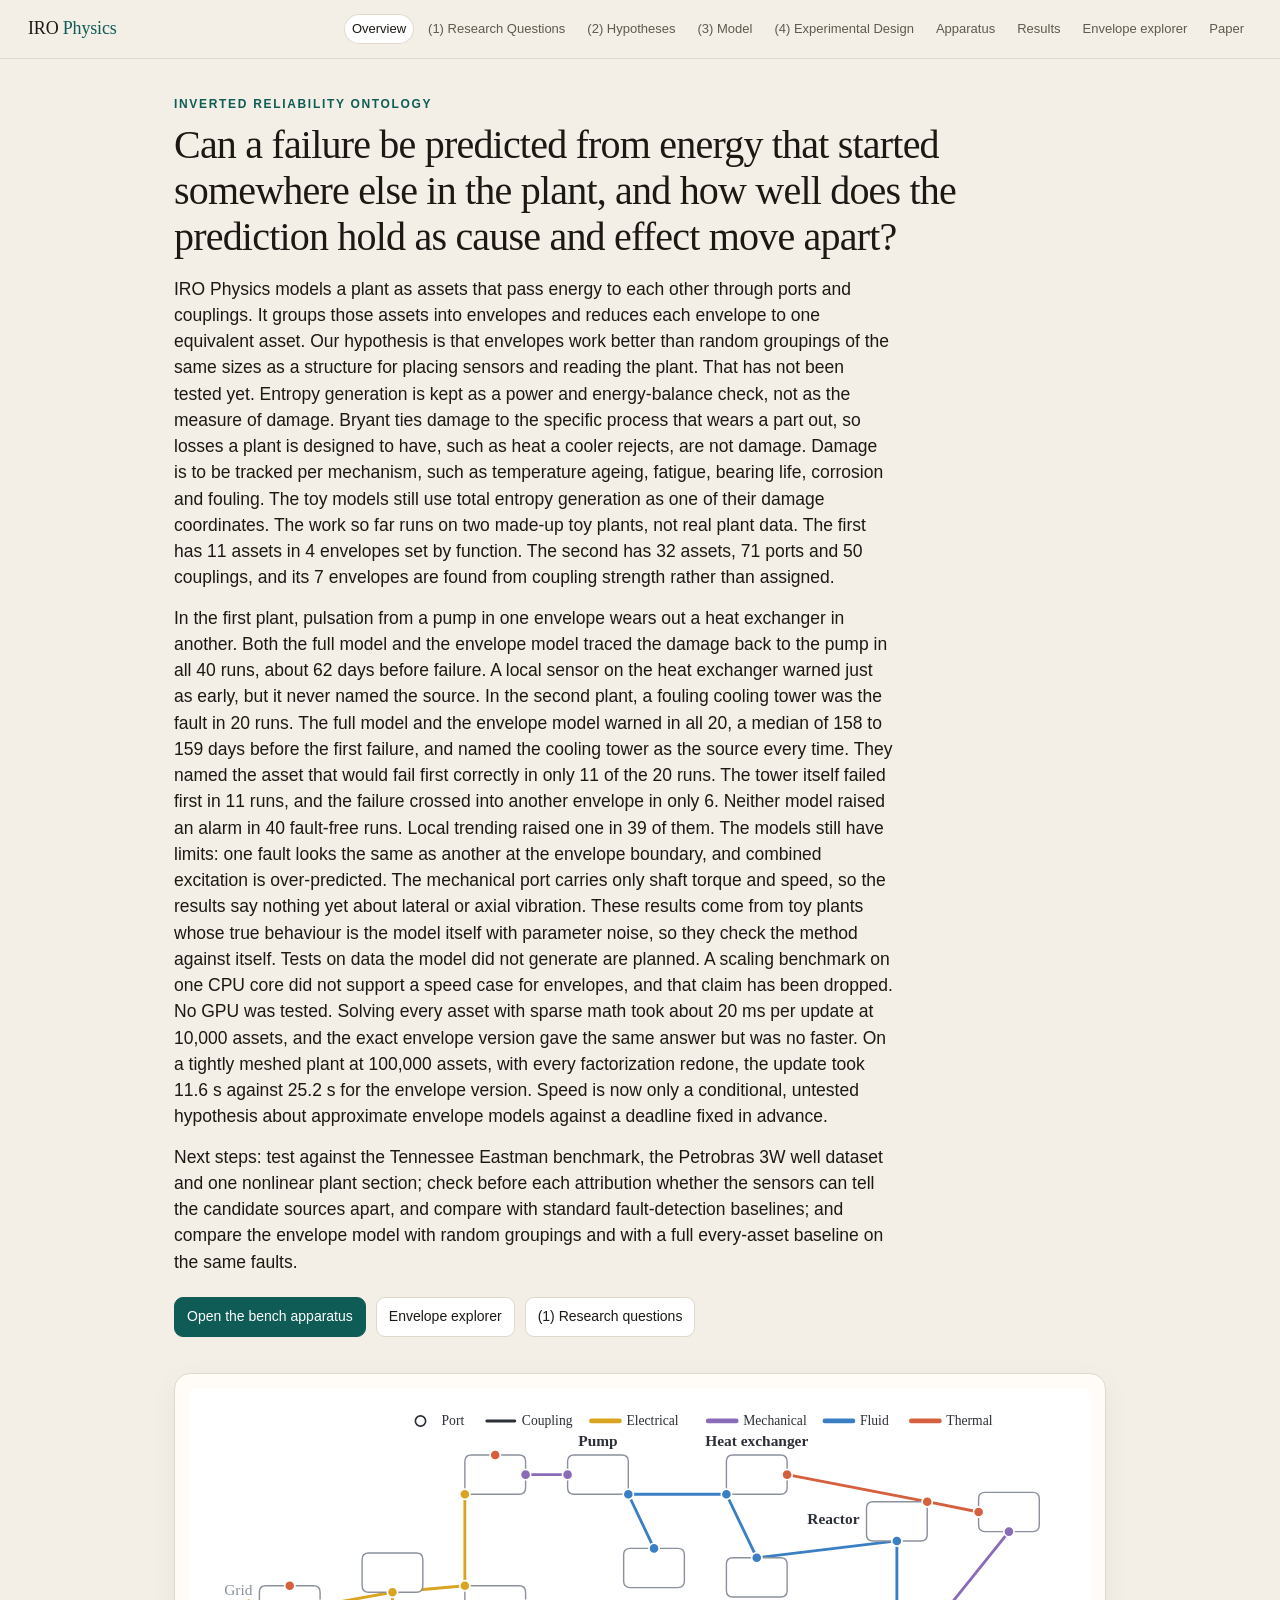
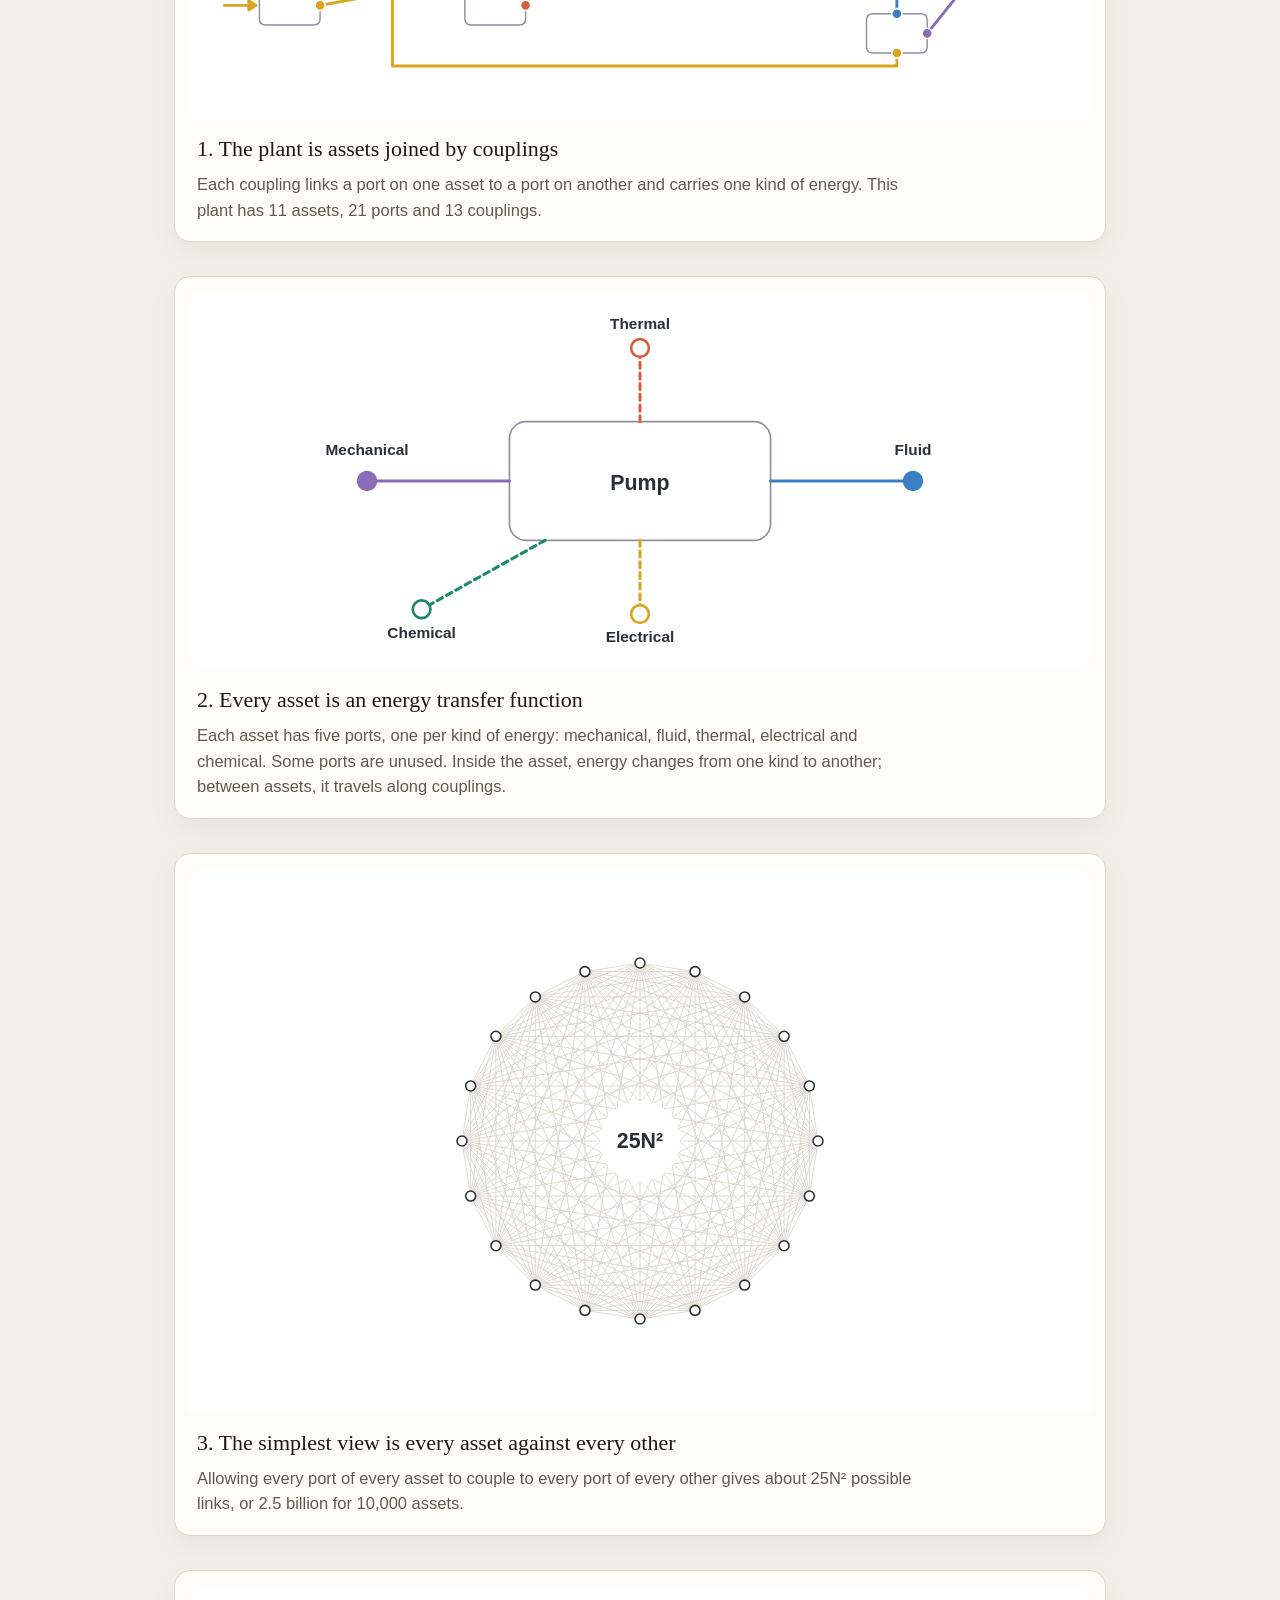
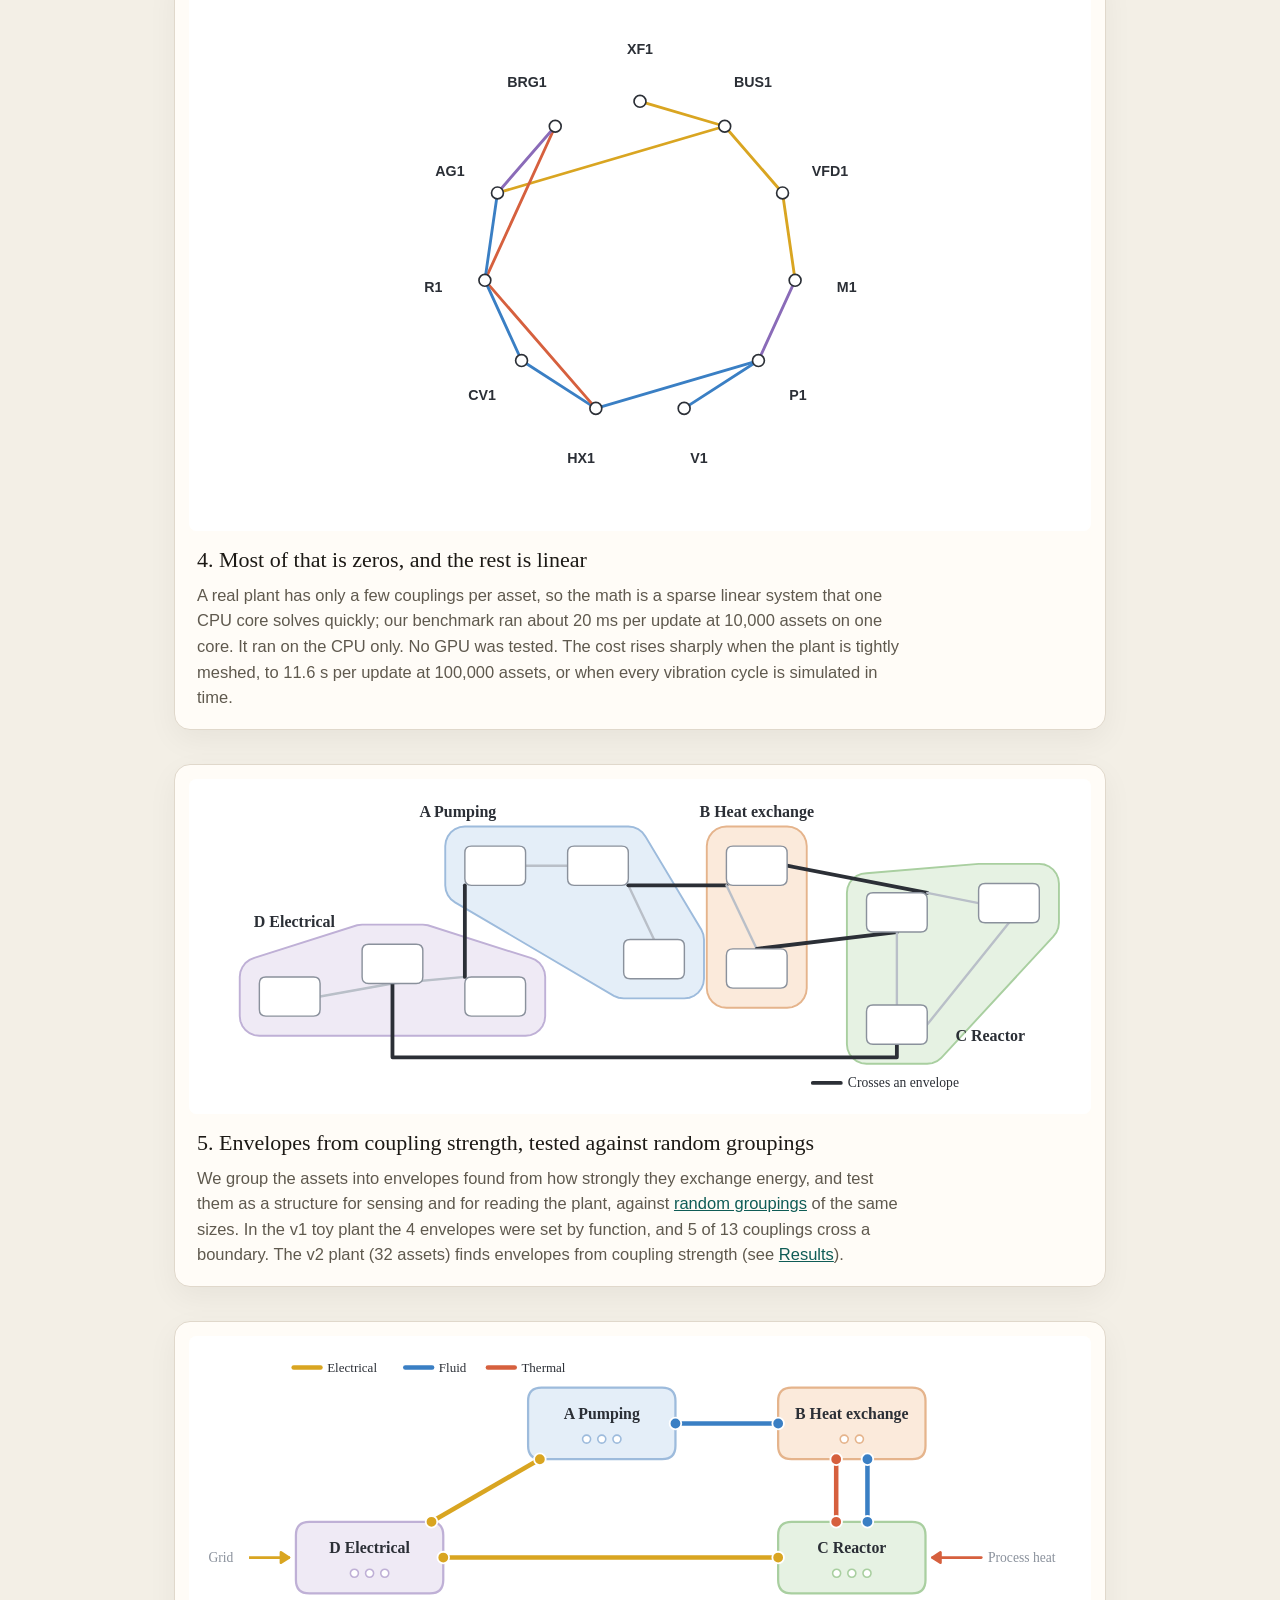
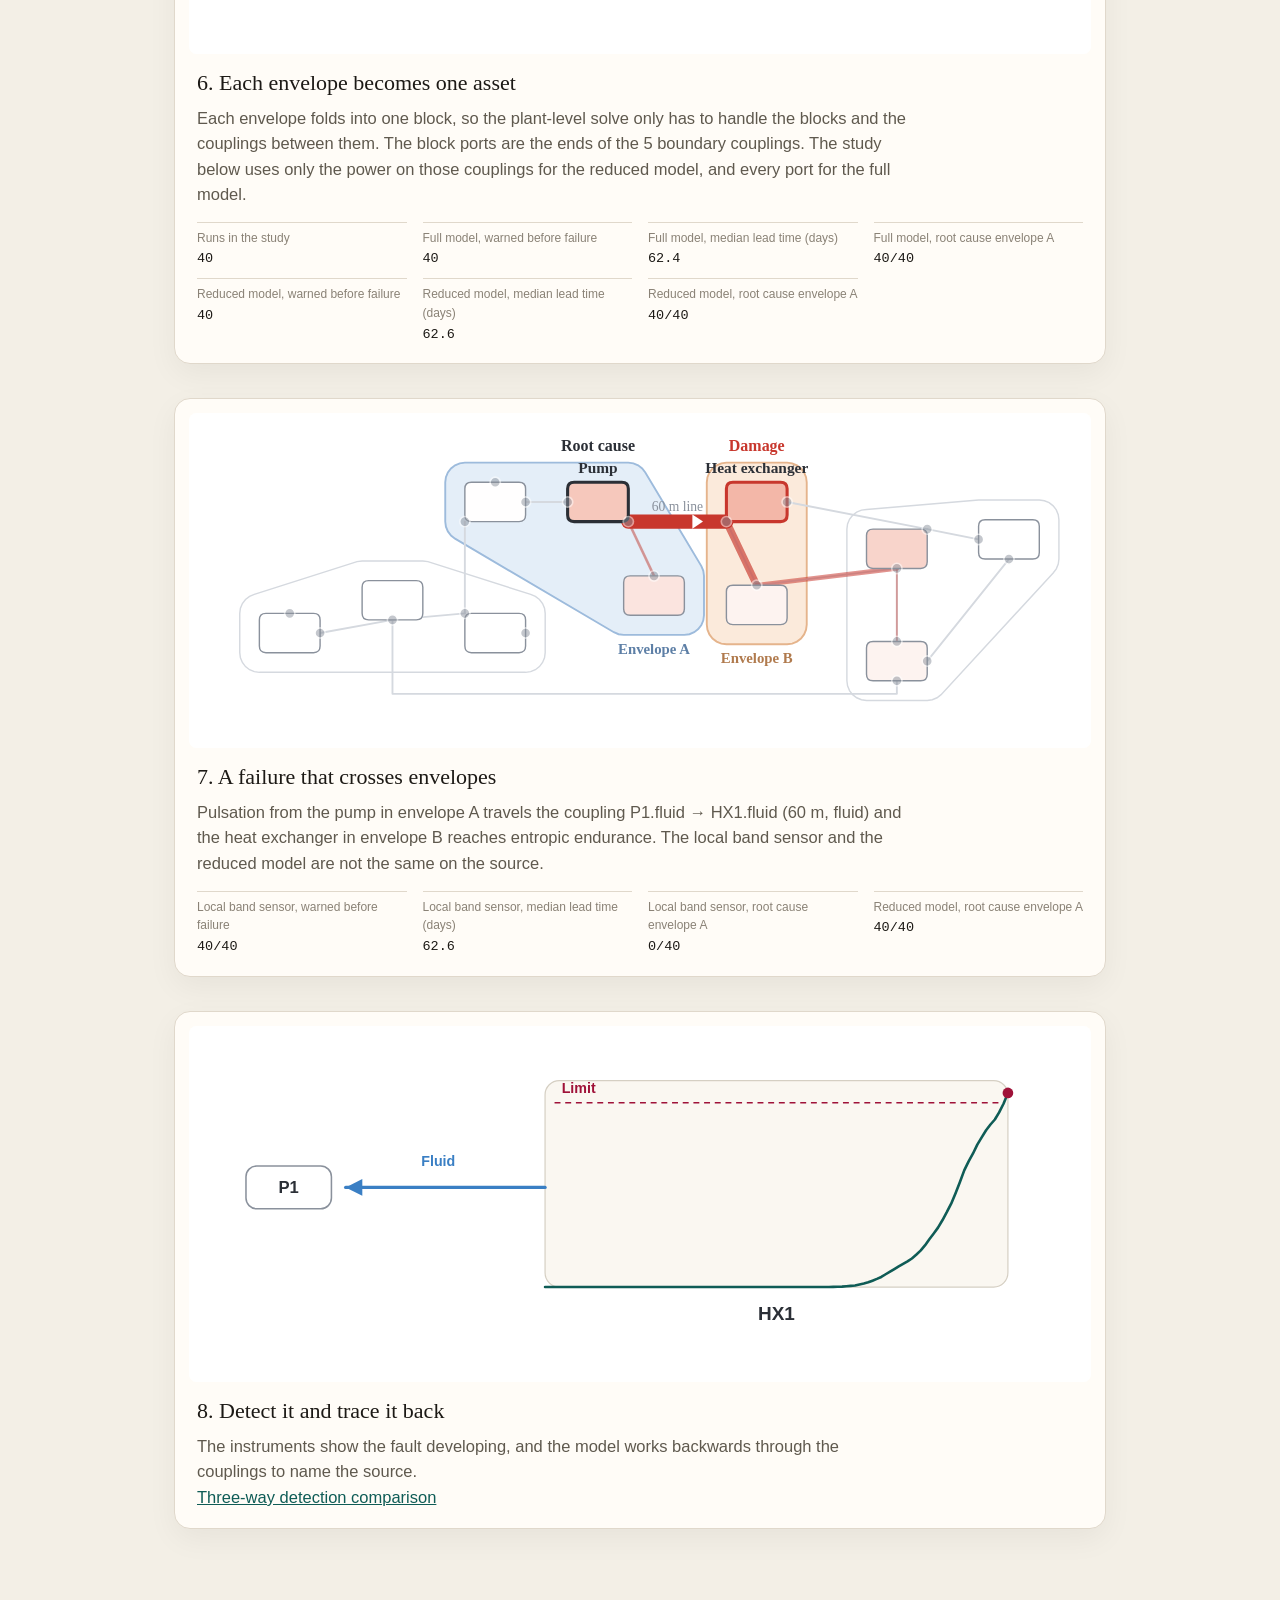
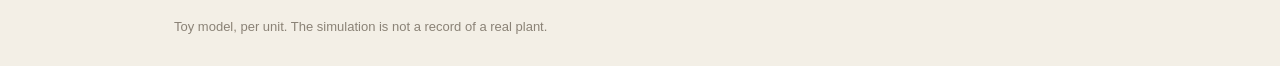
==== commit 0aee87b7: "Put the red-team decisions on the site: reworded (1), (2), (8), research questions, Step 5 title, RQ" ====
--- a/site/index.html
+++ b/site/index.html
@@ -10,11 +10,11 @@
   <header class="top" data-page="index.html"></header>
   <main class="wrap">
     <p class="kicker">Inverted Reliability Ontology</p>
-    <h1>Can a failure be predicted from energy that started somewhere else in the plant, however the cause and effect are separated?</h1>
+    <h1>Can a failure be predicted from energy that started somewhere else in the plant, and how well does the prediction hold as cause and effect move apart?</h1>
     <div class="opening">
-      <p>IRO Physics models a plant as assets that pass energy to each other through ports and couplings. It groups those assets into envelopes and reduces each envelope to one equivalent asset, because in a large or tightly meshed plant the graph, sparse as it is, is still very large, and running the whole thing to predict behaviour and faults in real time would take too much computing. That is our hypothesis, and it has not been tested yet. For now we use entropy generation as a rough stand-in for damage. Bryant ties damage to the specific process that wears a part out, so losses a plant is designed to have, such as heat a cooler rejects, are not damage, and the stand-in is provisional. The work so far runs on two made-up toy plants, not real plant data. The first has 11 assets in 4 envelopes set by function. The second has 32 assets, 71 ports and 50 couplings, and its 7 envelopes are found from coupling strength rather than assigned.</p>
-      <p>In the first plant, pulsation from a pump in one envelope wears out a heat exchanger in another. Both the full model and the envelope model traced the damage back to the pump in all 40 runs, about 62 days before failure. A local sensor on the heat exchanger warned just as early, but it never named the source. In the second plant, a fouling cooling tower was the fault in 20 runs. The full model and the envelope model warned in all 20, a median of 158 to 159 days before the first failure, and named the cooling tower as the source every time. They named the asset that would fail first correctly in only 11 of the 20 runs. The tower itself failed first in 11 runs, and the failure crossed into another envelope in only 6. Neither model raised an alarm in 40 fault-free runs. Local trending raised one in 39 of them. The models still have limits: one fault looks the same as another at the envelope boundary, and combined excitation is over-predicted. A scaling benchmark on one CPU core has not borne the hypothesis out so far. No GPU was tested. Solving every asset with sparse math took about 20 ms per update at 10,000 assets, and the envelope version gave the same answer but was no faster. The cost did climb on a tightly meshed plant, to 11.6 s per update at 100,000 assets with every factorization redone, against 25.2 s for the envelope version, so the test now moves to larger and more meshed plants and to updates where only one envelope changes. Revealing behaviour that involves several assets at once is a separate case for envelopes.</p>
-      <p>Next steps: give every asset five ports, test whether calculus on the instruments detects the faults the model predicts, and compare a full every-asset baseline against the envelope model on the same faults, for accuracy and for computing cost.</p>
+      <p>IRO Physics models a plant as assets that pass energy to each other through ports and couplings. It groups those assets into envelopes and reduces each envelope to one equivalent asset. Our hypothesis is that envelopes work better than random groupings of the same sizes as a structure for placing sensors and reading the plant. That has not been tested yet. Entropy generation is kept as a power and energy-balance check, not as the measure of damage. Bryant ties damage to the specific process that wears a part out, so losses a plant is designed to have, such as heat a cooler rejects, are not damage. Damage is to be tracked per mechanism, such as temperature ageing, fatigue, bearing life, corrosion and fouling. The toy models still use total entropy generation as one of their damage coordinates. The work so far runs on two made-up toy plants, not real plant data. The first has 11 assets in 4 envelopes set by function. The second has 32 assets, 71 ports and 50 couplings, and its 7 envelopes are found from coupling strength rather than assigned.</p>
+      <p>In the first plant, pulsation from a pump in one envelope wears out a heat exchanger in another. Both the full model and the envelope model traced the damage back to the pump in all 40 runs, about 62 days before failure. A local sensor on the heat exchanger warned just as early, but it never named the source. In the second plant, a fouling cooling tower was the fault in 20 runs. The full model and the envelope model warned in all 20, a median of 158 to 159 days before the first failure, and named the cooling tower as the source every time. They named the asset that would fail first correctly in only 11 of the 20 runs. The tower itself failed first in 11 runs, and the failure crossed into another envelope in only 6. Neither model raised an alarm in 40 fault-free runs. Local trending raised one in 39 of them. The models still have limits: one fault looks the same as another at the envelope boundary, and combined excitation is over-predicted. The mechanical port carries only shaft torque and speed, so the results say nothing yet about lateral or axial vibration. These results come from toy plants whose true behaviour is the model itself with parameter noise, so they check the method against itself. Tests on data the model did not generate are planned. A scaling benchmark on one CPU core did not support a speed case for envelopes, and that claim has been dropped. No GPU was tested. Solving every asset with sparse math took about 20 ms per update at 10,000 assets, and the exact envelope version gave the same answer but was no faster. On a tightly meshed plant at 100,000 assets, with every factorization redone, the update took 11.6 s against 25.2 s for the envelope version. Speed is now only a conditional, untested hypothesis about approximate envelope models against a deadline fixed in advance.</p>
+      <p>Next steps: test against the Tennessee Eastman benchmark, the Petrobras 3W well dataset and one nonlinear plant section; check before each attribution whether the sensors can tell the candidate sources apart, and compare with standard fault-detection baselines; and compare the envelope model with random groupings and with a full every-asset baseline on the same faults.</p>
     </div>
     <div class="actions">
       <a class="btn primary" href="bench.html">Open the bench apparatus</a>
